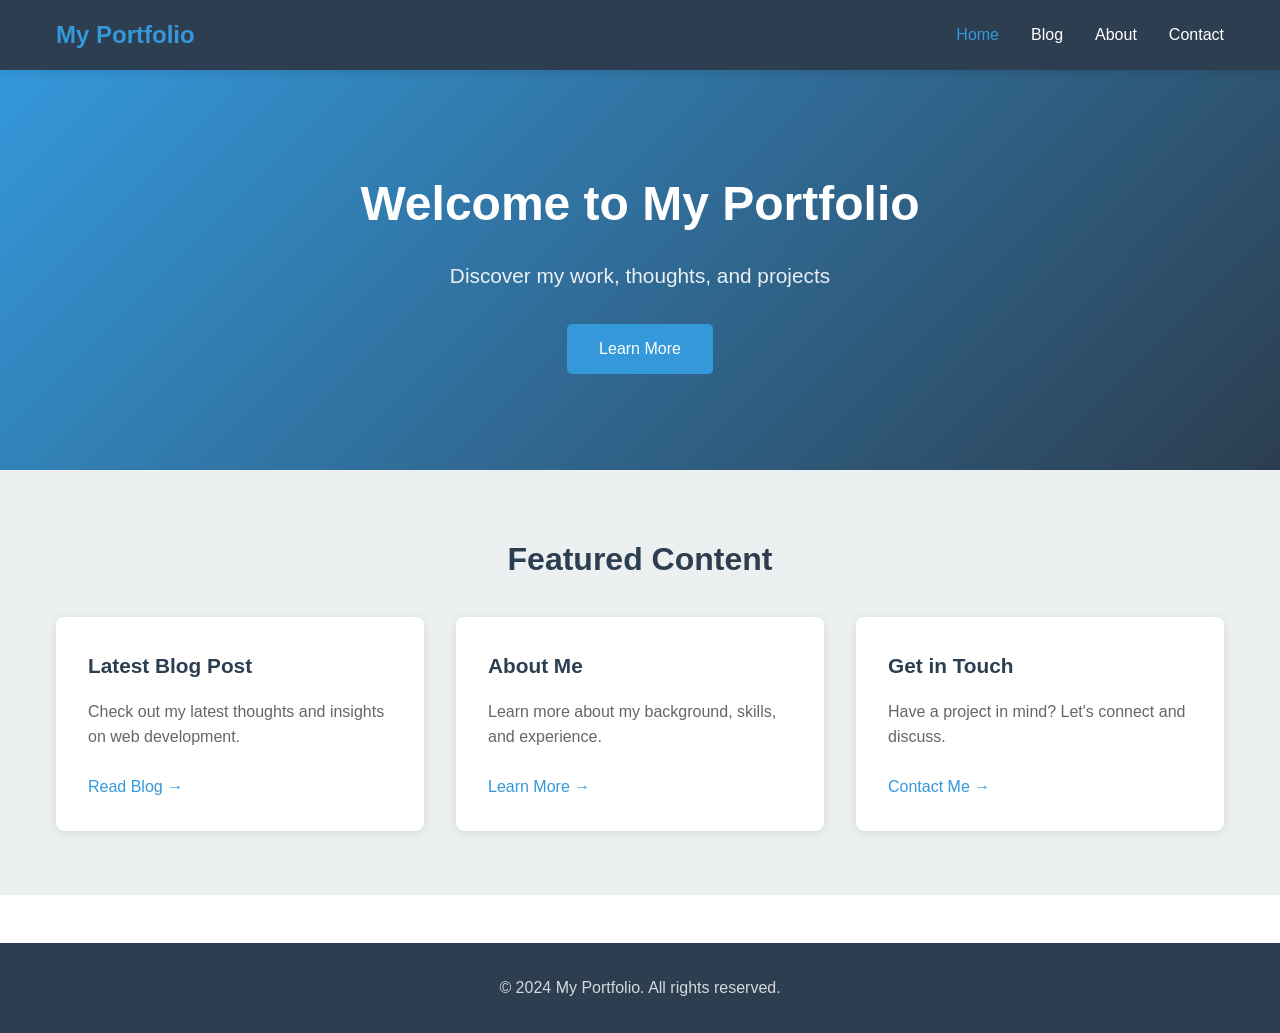
==== index.html @ 3f38b52e "Add all portfolio pages and stylesheet" ====
<!DOCTYPE html>
<html lang="en">
<head>
    <meta charset="UTF-8">
    <meta name="viewport" content="width=device-width, initial-scale=1.0">
    <title>Home - My Portfolio</title>
    <link rel="stylesheet" href="styles.css">
</head>
<body>
    <nav class="navbar">
        <div class="container">
            <div class="logo">My Portfolio</div>
            <ul class="nav-links">
                <li><a href="index.html" class="active">Home</a></li>
                <li><a href="blog.html">Blog</a></li>
                <li><a href="about.html">About</a></li>
                <li><a href="contact.html">Contact</a></li>
            </ul>
        </div>
    </nav>

    <main>
        <section class="hero">
            <div class="container">
                <h1>Welcome to My Portfolio</h1>
                <p>Discover my work, thoughts, and projects</p>
                <a href="about.html" class="btn">Learn More</a>
            </div>
        </section>

        <section class="featured">
            <div class="container">
                <h2>Featured Content</h2>
                <div class="grid">
                    <div class="card">
                        <h3>Latest Blog Post</h3>
                        <p>Check out my latest thoughts and insights on web development.</p>
                        <a href="blog.html" class="link">Read Blog →</a>
                    </div>
                    <div class="card">
                        <h3>About Me</h3>
                        <p>Learn more about my background, skills, and experience.</p>
                        <a href="about.html" class="link">Learn More →</a>
                    </div>
                    <div class="card">
                        <h3>Get in Touch</h3>
                        <p>Have a project in mind? Let's connect and discuss.</p>
                        <a href="contact.html" class="link">Contact Me →</a>
                    </div>
                </div>
            </div>
        </section>
    </main>

    <footer>
        <div class="container">
            <p>&copy; 2024 My Portfolio. All rights reserved.</p>
        </div>
    </footer>
</body>
</html>
---- styles.css ----
/* Root Variables */
:root {
    --primary-color: #3498db;
    --secondary-color: #2c3e50;
    --text-color: #333;
    --light-bg: #ecf0f1;
    --white: #ffffff;
    --shadow: 0 2px 10px rgba(0, 0, 0, 0.1);
    --spacing: 1rem;
}

/* Global Styles */
* {
    margin: 0;
    padding: 0;
    box-sizing: border-box;
}

html {
    scroll-behavior: smooth;
}

body {
    font-family: 'Segoe UI', Tahoma, Geneva, Verdana, sans-serif;
    line-height: 1.6;
    color: var(--text-color);
    background-color: var(--white);
}

.container {
    max-width: 1200px;
    margin: 0 auto;
    padding: 0 var(--spacing);
}

/* Navigation Bar */
.navbar {
    background-color: var(--secondary-color);
    color: var(--white);
    padding: 1rem 0;
    position: sticky;
    top: 0;
    box-shadow: var(--shadow);
    z-index: 100;
}

.navbar .container {
    display: flex;
    justify-content: space-between;
    align-items: center;
}

.logo {
    font-size: 1.5rem;
    font-weight: bold;
    color: var(--primary-color);
}

.nav-links {
    display: flex;
    list-style: none;
    gap: 2rem;
}

.nav-links a {
    color: var(--white);
    text-decoration: none;
    transition: color 0.3s ease;
    font-weight: 500;
}

.nav-links a:hover,
.nav-links a.active {
    color: var(--primary-color);
}

/* Main Content */
main {
    min-height: calc(100vh - 120px);
}

/* Hero Section */
.hero {
    background: linear-gradient(135deg, var(--primary-color), var(--secondary-color));
    color: var(--white);
    padding: 6rem 0;
    text-align: center;
}

.hero h1 {
    font-size: 3rem;
    margin-bottom: 1rem;
}

.hero p {
    font-size: 1.3rem;
    margin-bottom: 2rem;
    opacity: 0.9;
}

/* Buttons */
.btn {
    display: inline-block;
    background-color: var(--primary-color);
    color: var(--white);
    padding: 0.75rem 2rem;
    text-decoration: none;
    border-radius: 5px;
    transition: background-color 0.3s ease, transform 0.2s ease;
    border: none;
    cursor: pointer;
    font-size: 1rem;
    font-weight: 500;
}

.btn:hover {
    background-color: #2980b9;
    transform: translateY(-2px);
}

.link {
    color: var(--primary-color);
    text-decoration: none;
    font-weight: 500;
    transition: color 0.3s ease;
}

.link:hover {
    color: var(--secondary-color);
}

/* Sections */
section {
    padding: 4rem 0;
}

section h2 {
    font-size: 2rem;
    margin-bottom: 2rem;
    text-align: center;
    color: var(--secondary-color);
}

/* Featured Section */
.featured {
    background-color: var(--light-bg);
}

.grid {
    display: grid;
    grid-template-columns: repeat(auto-fit, minmax(300px, 1fr));
    gap: 2rem;
    margin-top: 2rem;
}

.card {
    background-color: var(--white);
    padding: 2rem;
    border-radius: 8px;
    box-shadow: var(--shadow);
    transition: transform 0.3s ease, box-shadow 0.3s ease;
}

.card:hover {
    transform: translateY(-5px);
    box-shadow: 0 5px 20px rgba(0, 0, 0, 0.15);
}

.card h3 {
    color: var(--secondary-color);
    margin-bottom: 1rem;
    font-size: 1.3rem;
}

.card p {
    margin-bottom: 1.5rem;
    color: #666;
}

/* Page Header */
.page-header {
    background: linear-gradient(135deg, var(--primary-color), var(--secondary-color));
    color: var(--white);
    padding: 3rem 0;
    text-align: center;
}

.page-header h1 {
    font-size: 2.5rem;
    margin-bottom: 0.5rem;
}

.page-header p {
    font-size: 1.1rem;
    opacity: 0.9;
}

/* Blog Posts */
.blog-posts {
    padding: 4rem 0;
}

.post {
    background-color: var(--white);
    padding: 2rem;
    margin-bottom: 2rem;
    border-left: 5px solid var(--primary-color);
    box-shadow: var(--shadow);
    border-radius: 5px;
    transition: box-shadow 0.3s ease;
}

.post:hover {
    box-shadow: 0 5px 20px rgba(0, 0, 0, 0.15);
}

.post h2 {
    color: var(--secondary-color);
    margin-bottom: 0.5rem;
    text-align: left;
    font-size: 1.5rem;
}

.post-date {
    color: #999;
    font-size: 0.9rem;
    margin-bottom: 1rem;
    text-align: left;
}

.post p {
    text-align: left;
    margin-bottom: 1rem;
    color: #555;
}

/* About Content */
.about-content {
    padding: 2rem 0;
}

.about-section {
    margin-bottom: 3rem;
    background-color: var(--white);
    padding: 2rem;
    border-radius: 8px;
    box-shadow: var(--shadow);
}

.about-section h2 {
    text-align: left;
    font-size: 1.8rem;
    margin-bottom: 1.5rem;
    color: var(--secondary-color);
}

.about-section p {
    text-align: justify;
    color: #555;
    line-height: 1.8;
    margin-bottom: 1rem;
}

.skills-grid {
    display: grid;
    grid-template-columns: repeat(auto-fit, minmax(250px, 1fr));
    gap: 1.5rem;
    margin-top: 1.5rem;
}

.skill-item {
    background-color: var(--light-bg);
    padding: 1.5rem;
    border-radius: 5px;
    border-top: 3px solid var(--primary-color);
}

.skill-item h3 {
    color: var(--secondary-color);
    margin-bottom: 0.5rem;
}

.skill-item p {
    color: #666;
    font-size: 0.95rem;
}

/* Contact Section */
.contact-section {
    padding: 2rem 0;
}

.contact-content {
    display: grid;
    grid-template-columns: 1fr 1fr;
    gap: 3rem;
    align-items: start;
}

.contact-info h2 {
    text-align: left;
    font-size: 1.8rem;
    margin-bottom: 1.5rem;
}

.info-item {
    margin-bottom: 2rem;
}

.info-item h3 {
    color: var(--secondary-color);
    margin-bottom: 0.5rem;
}

.info-item p {
    color: #555;
}

.info-item a {
    color: var(--primary-color);
    text-decoration: none;
}

.info-item a:hover {
    text-decoration: underline;
}

/* Contact Form */
.contact-form {
    background-color: var(--light-bg);
    padding: 2rem;
    border-radius: 8px;
}

.form-group {
    margin-bottom: 1.5rem;
}

.form-group label {
    display: block;
    margin-bottom: 0.5rem;
    color: var(--secondary-color);
    font-weight: 500;
}

.form-group input,
.form-group textarea {
    width: 100%;
    padding: 0.75rem;
    border: 1px solid #ddd;
    border-radius: 5px;
    font-family: inherit;
    font-size: 1rem;
    transition: border-color 0.3s ease;
}

.form-group input:focus,
.form-group textarea:focus {
    outline: none;
    border-color: var(--primary-color);
    box-shadow: 0 0 5px rgba(52, 152, 219, 0.3);
}

/* Footer */
footer {
    background-color: var(--secondary-color);
    color: var(--white);
    text-align: center;
    padding: 2rem 0;
    margin-top: 3rem;
}

footer p {
    opacity: 0.8;
}

/* Responsive Design */
@media (max-width: 768px) {
    .nav-links {
        gap: 1rem;
    }

    .hero h1 {
        font-size: 2rem;
    }

    .hero p {
        font-size: 1rem;
    }

    .page-header h1 {
        font-size: 2rem;
    }

    section h2 {
        font-size: 1.5rem;
    }

    .contact-content {
        grid-template-columns: 1fr;
    }

    .grid {
        grid-template-columns: 1fr;
    }

    .skills-grid {
        grid-template-columns: 1fr;
    }
}

@media (max-width: 480px) {
    .logo {
        font-size: 1.2rem;
    }

    .nav-links {
        gap: 0.5rem;
        font-size: 0.9rem;
    }

    .hero h1 {
        font-size: 1.5rem;
    }

    .hero p {
        font-size: 0.9rem;
    }

    .page-header h1 {
        font-size: 1.5rem;
    }

    .page-header p {
        font-size: 0.9rem;
    }

    section {
        padding: 2rem 0;
    }
}
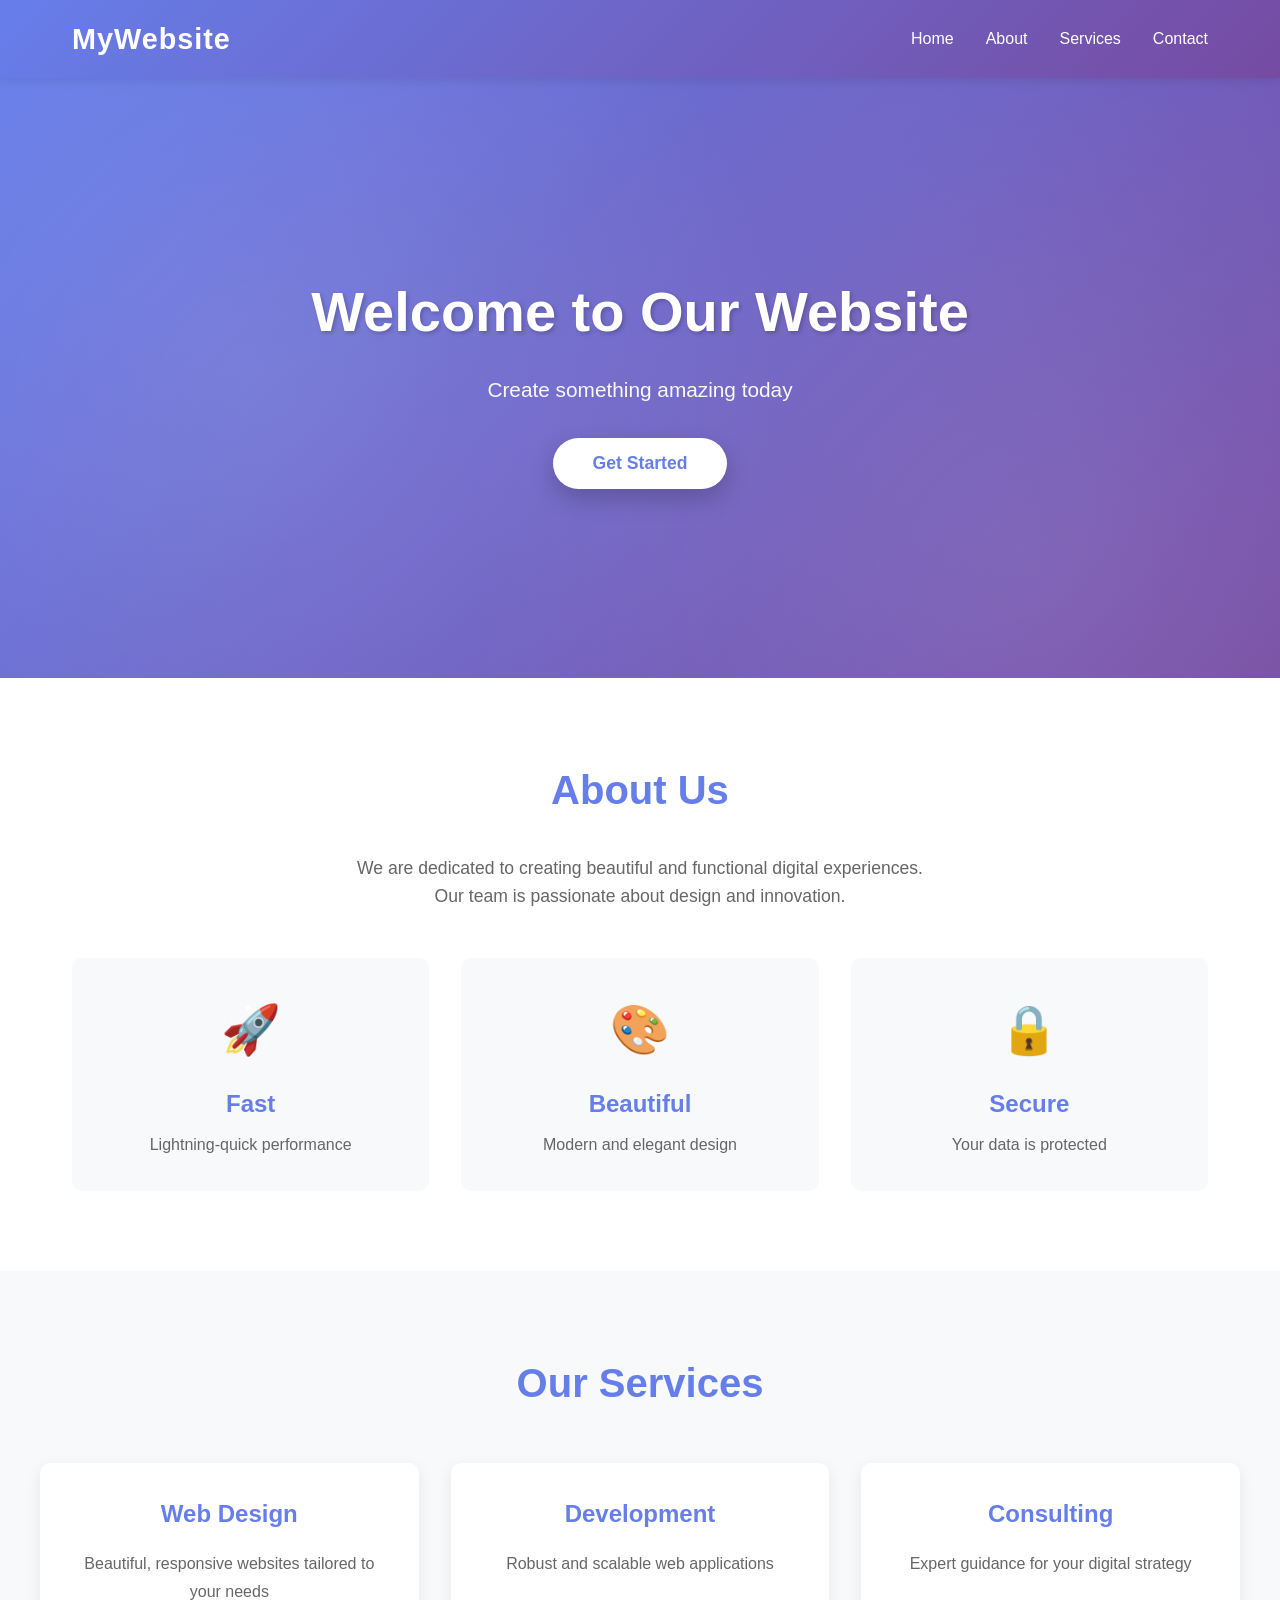
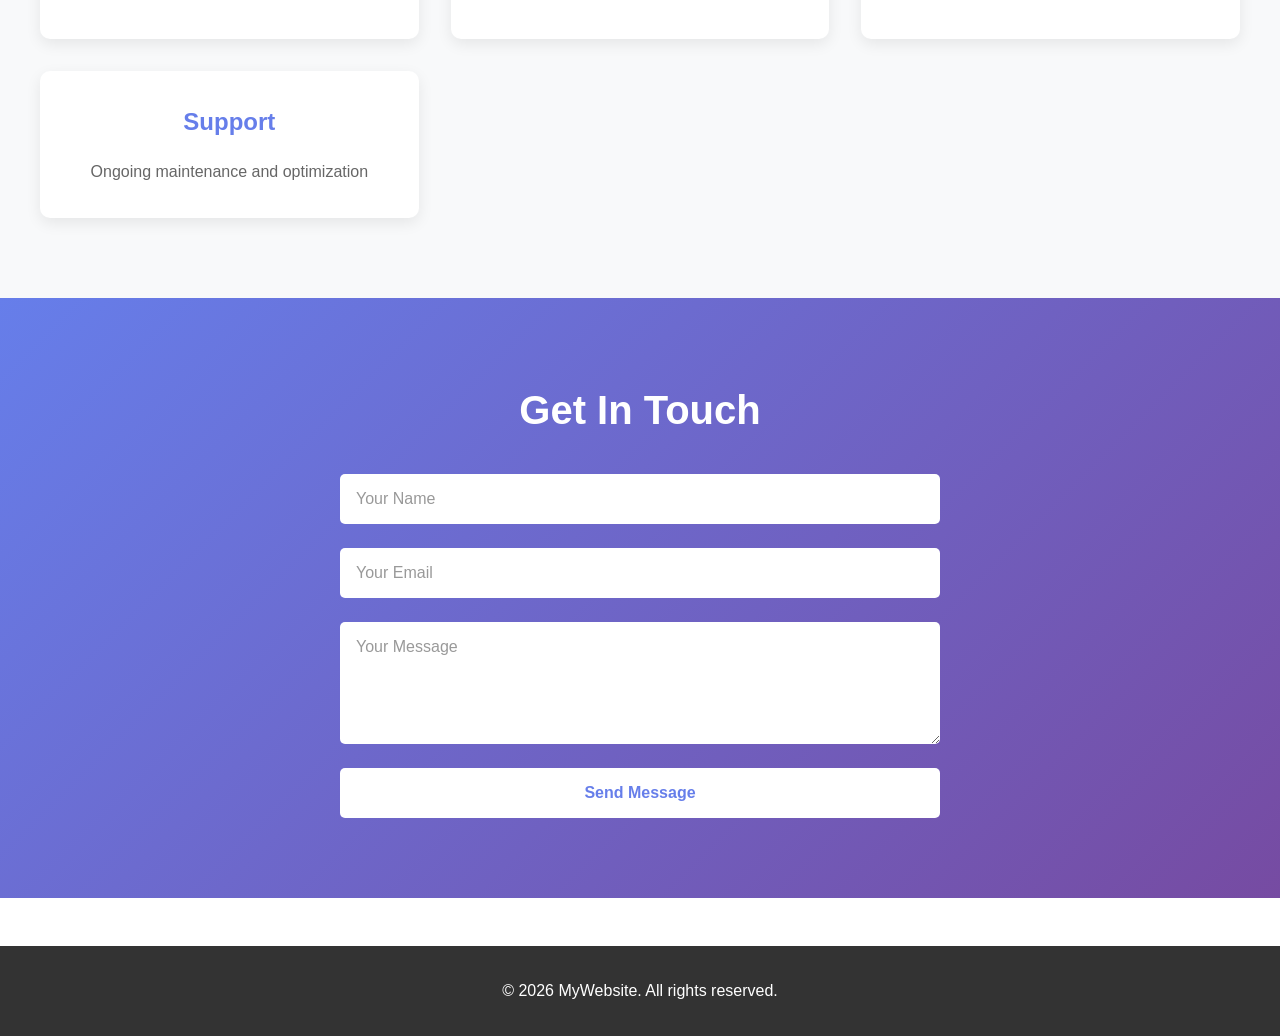
==== commit cbbac675: "changes" ====
--- a/index.html
+++ b/index.html
@@ -3,59 +3,97 @@
 <head>
     <meta charset="UTF-8">
     <meta name="viewport" content="width=device-width, initial-scale=1.0">
-    <title>Home - My Portfolio</title>
+    <title>Welcome - Modern Website</title>
     <link rel="stylesheet" href="styles.css">
 </head>
 <body>
+    <!-- Navigation -->
     <nav class="navbar">
-        <div class="container">
-            <div class="logo">My Portfolio</div>
-            <ul class="nav-links">
-                <li><a href="index.html" class="active">Home</a></li>
-                <li><a href="blog.html">Blog</a></li>
-                <li><a href="about.html">About</a></li>
-                <li><a href="contact.html">Contact</a></li>
+        <div class="nav-container">
+            <div class="logo">MyWebsite</div>
+            <ul class="nav-menu">
+                <li><a href="#home" class="nav-link">Home</a></li>
+                <li><a href="#about" class="nav-link">About</a></li>
+                <li><a href="#services" class="nav-link">Services</a></li>
+                <li><a href="#contact" class="nav-link">Contact</a></li>
             </ul>
         </div>
     </nav>
 
-    <main>
-        <section class="hero">
-            <div class="container">
-                <h1>Welcome to My Portfolio</h1>
-                <p>Discover my work, thoughts, and projects</p>
-                <a href="about.html" class="btn">Learn More</a>
-            </div>
-        </section>
+    <!-- Hero Section -->
+    <section id="home" class="hero">
+        <div class="hero-content">
+            <h1 class="hero-title">Welcome to Our Website</h1>
+            <p class="hero-subtitle">Create something amazing today</p>
+            <button class="cta-button">Get Started</button>
+        </div>
+        <div class="hero-background"></div>
+    </section>
 
-        <section class="featured">
-            <div class="container">
-                <h2>Featured Content</h2>
-                <div class="grid">
-                    <div class="card">
-                        <h3>Latest Blog Post</h3>
-                        <p>Check out my latest thoughts and insights on web development.</p>
-                        <a href="blog.html" class="link">Read Blog →</a>
-                    </div>
-                    <div class="card">
-                        <h3>About Me</h3>
-                        <p>Learn more about my background, skills, and experience.</p>
-                        <a href="about.html" class="link">Learn More →</a>
-                    </div>
-                    <div class="card">
-                        <h3>Get in Touch</h3>
-                        <p>Have a project in mind? Let's connect and discuss.</p>
-                        <a href="contact.html" class="link">Contact Me →</a>
-                    </div>
+    <!-- About Section -->
+    <section id="about" class="about">
+        <div class="about-content">
+            <h2>About Us</h2>
+            <p>We are dedicated to creating beautiful and functional digital experiences. Our team is passionate about design and innovation.</p>
+            <div class="features">
+                <div class="feature-card">
+                    <div class="feature-icon">🚀</div>
+                    <h3>Fast</h3>
+                    <p>Lightning-quick performance</p>
+                </div>
+                <div class="feature-card">
+                    <div class="feature-icon">🎨</div>
+                    <h3>Beautiful</h3>
+                    <p>Modern and elegant design</p>
+                </div>
+                <div class="feature-card">
+                    <div class="feature-icon">🔒</div>
+                    <h3>Secure</h3>
+                    <p>Your data is protected</p>
                 </div>
             </div>
-        </section>
-    </main>
+        </div>
+    </section>
 
-    <footer>
-        <div class="container">
-            <p>&copy; 2024 My Portfolio. All rights reserved.</p>
+    <!-- Services Section -->
+    <section id="services" class="services">
+        <h2>Our Services</h2>
+        <div class="services-grid">
+            <div class="service-item">
+                <h3>Web Design</h3>
+                <p>Beautiful, responsive websites tailored to your needs</p>
+            </div>
+            <div class="service-item">
+                <h3>Development</h3>
+                <p>Robust and scalable web applications</p>
+            </div>
+            <div class="service-item">
+                <h3>Consulting</h3>
+                <p>Expert guidance for your digital strategy</p>
+            </div>
+            <div class="service-item">
+                <h3>Support</h3>
+                <p>Ongoing maintenance and optimization</p>
+            </div>
         </div>
+    </section>
+
+    <!-- Contact Section -->
+    <section id="contact" class="contact">
+        <h2>Get In Touch</h2>
+        <form class="contact-form">
+            <input type="text" placeholder="Your Name" required>
+            <input type="email" placeholder="Your Email" required>
+            <textarea placeholder="Your Message" rows="5" required></textarea>
+            <button type="submit" class="submit-btn">Send Message</button>
+        </form>
+    </section>
+
+    <!-- Footer -->
+    <footer class="footer">
+        <p>&copy; 2026 MyWebsite. All rights reserved.</p>
     </footer>
+
+    <script src="script.js"></script>
 </body>
-</html>+</html>
--- a/styles.css
+++ b/styles.css
@@ -1,441 +1,321 @@
-/* Root Variables */
-:root {
-    --primary-color: #3498db;
-    --secondary-color: #2c3e50;
-    --text-color: #333;
-    --light-bg: #ecf0f1;
-    --white: #ffffff;
-    --shadow: 0 2px 10px rgba(0, 0, 0, 0.1);
-    --spacing: 1rem;
-}
-
-/* Global Styles */
 * {
     margin: 0;
     padding: 0;
     box-sizing: border-box;
 }
 
-html {
-    scroll-behavior: smooth;
-}
-
 body {
     font-family: 'Segoe UI', Tahoma, Geneva, Verdana, sans-serif;
     line-height: 1.6;
-    color: var(--text-color);
-    background-color: var(--white);
-}
-
-.container {
-    max-width: 1200px;
-    margin: 0 auto;
-    padding: 0 var(--spacing);
-}
-
-/* Navigation Bar */
+    color: #333;
+    overflow-x: hidden;
+}
+
+/* Navigation */
 .navbar {
-    background-color: var(--secondary-color);
-    color: var(--white);
+    background: linear-gradient(135deg, #667eea 0%, #764ba2 100%);
     padding: 1rem 0;
     position: sticky;
     top: 0;
-    box-shadow: var(--shadow);
     z-index: 100;
-}
-
-.navbar .container {
+    box-shadow: 0 2px 10px rgba(0, 0, 0, 0.1);
+}
+
+.nav-container {
+    max-width: 1200px;
+    margin: 0 auto;
     display: flex;
     justify-content: space-between;
     align-items: center;
+    padding: 0 2rem;
 }
 
 .logo {
-    font-size: 1.5rem;
+    font-size: 1.8rem;
     font-weight: bold;
-    color: var(--primary-color);
-}
-
-.nav-links {
+    color: white;
+    letter-spacing: 1px;
+}
+
+.nav-menu {
     display: flex;
     list-style: none;
     gap: 2rem;
 }
 
-.nav-links a {
-    color: var(--white);
+.nav-link {
+    color: white;
     text-decoration: none;
-    transition: color 0.3s ease;
     font-weight: 500;
-}
-
-.nav-links a:hover,
-.nav-links a.active {
-    color: var(--primary-color);
-}
-
-/* Main Content */
-main {
-    min-height: calc(100vh - 120px);
+    transition: opacity 0.3s ease;
+}
+
+.nav-link:hover {
+    opacity: 0.8;
 }
 
 /* Hero Section */
 .hero {
-    background: linear-gradient(135deg, var(--primary-color), var(--secondary-color));
-    color: var(--white);
-    padding: 6rem 0;
-    text-align: center;
-}
-
-.hero h1 {
+    background: linear-gradient(135deg, #667eea 0%, #764ba2 100%);
+    color: white;
+    padding: 120px 2rem;
+    text-align: center;
+    position: relative;
+    overflow: hidden;
+    min-height: 600px;
+    display: flex;
+    align-items: center;
+    justify-content: center;
+}
+
+.hero-background {
+    position: absolute;
+    top: 0;
+    left: 0;
+    width: 100%;
+    height: 100%;
+    background: 
+        radial-gradient(circle at 20% 50%, rgba(255, 255, 255, 0.1) 0%, transparent 50%),
+        radial-gradient(circle at 80% 80%, rgba(255, 255, 255, 0.1) 0%, transparent 50%);
+    pointer-events: none;
+}
+
+.hero-content {
+    position: relative;
+    z-index: 1;
+    animation: fadeInUp 0.8s ease;
+}
+
+.hero-title {
+    font-size: 3.5rem;
+    margin-bottom: 1rem;
+    font-weight: 700;
+    text-shadow: 2px 2px 4px rgba(0, 0, 0, 0.2);
+}
+
+.hero-subtitle {
+    font-size: 1.3rem;
+    margin-bottom: 2rem;
+    opacity: 0.95;
+}
+
+.cta-button {
+    background: white;
+    color: #667eea;
+    border: none;
+    padding: 15px 40px;
+    font-size: 1.1rem;
+    font-weight: 600;
+    border-radius: 50px;
+    cursor: pointer;
+    transition: transform 0.3s ease, box-shadow 0.3s ease;
+    box-shadow: 0 10px 25px rgba(0, 0, 0, 0.2);
+}
+
+.cta-button:hover {
+    transform: translateY(-3px);
+    box-shadow: 0 15px 35px rgba(0, 0, 0, 0.3);
+}
+
+/* About Section */
+.about {
+    padding: 80px 2rem;
+    max-width: 1200px;
+    margin: 0 auto;
+    text-align: center;
+}
+
+.about h2 {
+    font-size: 2.5rem;
+    margin-bottom: 2rem;
+    color: #667eea;
+}
+
+.about-content > p {
+    font-size: 1.1rem;
+    color: #666;
+    margin-bottom: 3rem;
+    max-width: 600px;
+    margin-left: auto;
+    margin-right: auto;
+}
+
+.features {
+    display: grid;
+    grid-template-columns: repeat(auto-fit, minmax(250px, 1fr));
+    gap: 2rem;
+    margin-top: 3rem;
+}
+
+.feature-card {
+    background: #f8f9fa;
+    padding: 2rem;
+    border-radius: 10px;
+    transition: transform 0.3s ease, box-shadow 0.3s ease;
+    border: 2px solid transparent;
+}
+
+.feature-card:hover {
+    transform: translateY(-10px);
+    box-shadow: 0 10px 30px rgba(102, 126, 234, 0.2);
+    border-color: #667eea;
+}
+
+.feature-icon {
     font-size: 3rem;
     margin-bottom: 1rem;
 }
 
-.hero p {
-    font-size: 1.3rem;
+.feature-card h3 {
+    font-size: 1.5rem;
+    margin-bottom: 0.5rem;
+    color: #667eea;
+}
+
+.feature-card p {
+    color: #666;
+}
+
+/* Services Section */
+.services {
+    background: #f8f9fa;
+    padding: 80px 2rem;
+}
+
+.services h2 {
+    text-align: center;
+    font-size: 2.5rem;
+    margin-bottom: 3rem;
+    color: #667eea;
+}
+
+.services-grid {
+    display: grid;
+    grid-template-columns: repeat(auto-fit, minmax(280px, 1fr));
+    gap: 2rem;
+    max-width: 1200px;
+    margin: 0 auto;
+}
+
+.service-item {
+    background: white;
+    padding: 2rem;
+    border-radius: 10px;
+    text-align: center;
+    box-shadow: 0 5px 15px rgba(0, 0, 0, 0.08);
+    transition: all 0.3s ease;
+}
+
+.service-item:hover {
+    box-shadow: 0 15px 30px rgba(102, 126, 234, 0.2);
+    transform: translateY(-5px);
+}
+
+.service-item h3 {
+    color: #667eea;
+    font-size: 1.5rem;
+    margin-bottom: 1rem;
+}
+
+.service-item p {
+    color: #666;
+    line-height: 1.8;
+}
+
+/* Contact Section */
+.contact {
+    background: linear-gradient(135deg, #667eea 0%, #764ba2 100%);
+    color: white;
+    padding: 80px 2rem;
+    text-align: center;
+}
+
+.contact h2 {
+    font-size: 2.5rem;
     margin-bottom: 2rem;
-    opacity: 0.9;
-}
-
-/* Buttons */
-.btn {
-    display: inline-block;
-    background-color: var(--primary-color);
-    color: var(--white);
-    padding: 0.75rem 2rem;
-    text-decoration: none;
-    border-radius: 5px;
-    transition: background-color 0.3s ease, transform 0.2s ease;
+}
+
+.contact-form {
+    max-width: 600px;
+    margin: 0 auto;
+    display: flex;
+    flex-direction: column;
+    gap: 1.5rem;
+}
+
+.contact-form input,
+.contact-form textarea {
+    padding: 1rem;
     border: none;
-    cursor: pointer;
-    font-size: 1rem;
-    font-weight: 500;
-}
-
-.btn:hover {
-    background-color: #2980b9;
-    transform: translateY(-2px);
-}
-
-.link {
-    color: var(--primary-color);
-    text-decoration: none;
-    font-weight: 500;
-    transition: color 0.3s ease;
-}
-
-.link:hover {
-    color: var(--secondary-color);
-}
-
-/* Sections */
-section {
-    padding: 4rem 0;
-}
-
-section h2 {
-    font-size: 2rem;
-    margin-bottom: 2rem;
-    text-align: center;
-    color: var(--secondary-color);
-}
-
-/* Featured Section */
-.featured {
-    background-color: var(--light-bg);
-}
-
-.grid {
-    display: grid;
-    grid-template-columns: repeat(auto-fit, minmax(300px, 1fr));
-    gap: 2rem;
-    margin-top: 2rem;
-}
-
-.card {
-    background-color: var(--white);
-    padding: 2rem;
-    border-radius: 8px;
-    box-shadow: var(--shadow);
-    transition: transform 0.3s ease, box-shadow 0.3s ease;
-}
-
-.card:hover {
-    transform: translateY(-5px);
-    box-shadow: 0 5px 20px rgba(0, 0, 0, 0.15);
-}
-
-.card h3 {
-    color: var(--secondary-color);
-    margin-bottom: 1rem;
-    font-size: 1.3rem;
-}
-
-.card p {
-    margin-bottom: 1.5rem;
-    color: #666;
-}
-
-/* Page Header */
-.page-header {
-    background: linear-gradient(135deg, var(--primary-color), var(--secondary-color));
-    color: var(--white);
-    padding: 3rem 0;
-    text-align: center;
-}
-
-.page-header h1 {
-    font-size: 2.5rem;
-    margin-bottom: 0.5rem;
-}
-
-.page-header p {
-    font-size: 1.1rem;
-    opacity: 0.9;
-}
-
-/* Blog Posts */
-.blog-posts {
-    padding: 4rem 0;
-}
-
-.post {
-    background-color: var(--white);
-    padding: 2rem;
-    margin-bottom: 2rem;
-    border-left: 5px solid var(--primary-color);
-    box-shadow: var(--shadow);
-    border-radius: 5px;
-    transition: box-shadow 0.3s ease;
-}
-
-.post:hover {
-    box-shadow: 0 5px 20px rgba(0, 0, 0, 0.15);
-}
-
-.post h2 {
-    color: var(--secondary-color);
-    margin-bottom: 0.5rem;
-    text-align: left;
-    font-size: 1.5rem;
-}
-
-.post-date {
-    color: #999;
-    font-size: 0.9rem;
-    margin-bottom: 1rem;
-    text-align: left;
-}
-
-.post p {
-    text-align: left;
-    margin-bottom: 1rem;
-    color: #555;
-}
-
-/* About Content */
-.about-content {
-    padding: 2rem 0;
-}
-
-.about-section {
-    margin-bottom: 3rem;
-    background-color: var(--white);
-    padding: 2rem;
-    border-radius: 8px;
-    box-shadow: var(--shadow);
-}
-
-.about-section h2 {
-    text-align: left;
-    font-size: 1.8rem;
-    margin-bottom: 1.5rem;
-    color: var(--secondary-color);
-}
-
-.about-section p {
-    text-align: justify;
-    color: #555;
-    line-height: 1.8;
-    margin-bottom: 1rem;
-}
-
-.skills-grid {
-    display: grid;
-    grid-template-columns: repeat(auto-fit, minmax(250px, 1fr));
-    gap: 1.5rem;
-    margin-top: 1.5rem;
-}
-
-.skill-item {
-    background-color: var(--light-bg);
-    padding: 1.5rem;
-    border-radius: 5px;
-    border-top: 3px solid var(--primary-color);
-}
-
-.skill-item h3 {
-    color: var(--secondary-color);
-    margin-bottom: 0.5rem;
-}
-
-.skill-item p {
-    color: #666;
-    font-size: 0.95rem;
-}
-
-/* Contact Section */
-.contact-section {
-    padding: 2rem 0;
-}
-
-.contact-content {
-    display: grid;
-    grid-template-columns: 1fr 1fr;
-    gap: 3rem;
-    align-items: start;
-}
-
-.contact-info h2 {
-    text-align: left;
-    font-size: 1.8rem;
-    margin-bottom: 1.5rem;
-}
-
-.info-item {
-    margin-bottom: 2rem;
-}
-
-.info-item h3 {
-    color: var(--secondary-color);
-    margin-bottom: 0.5rem;
-}
-
-.info-item p {
-    color: #555;
-}
-
-.info-item a {
-    color: var(--primary-color);
-    text-decoration: none;
-}
-
-.info-item a:hover {
-    text-decoration: underline;
-}
-
-/* Contact Form */
-.contact-form {
-    background-color: var(--light-bg);
-    padding: 2rem;
-    border-radius: 8px;
-}
-
-.form-group {
-    margin-bottom: 1.5rem;
-}
-
-.form-group label {
-    display: block;
-    margin-bottom: 0.5rem;
-    color: var(--secondary-color);
-    font-weight: 500;
-}
-
-.form-group input,
-.form-group textarea {
-    width: 100%;
-    padding: 0.75rem;
-    border: 1px solid #ddd;
     border-radius: 5px;
     font-family: inherit;
     font-size: 1rem;
-    transition: border-color 0.3s ease;
-}
-
-.form-group input:focus,
-.form-group textarea:focus {
-    outline: none;
-    border-color: var(--primary-color);
-    box-shadow: 0 0 5px rgba(52, 152, 219, 0.3);
+}
+
+.contact-form input::placeholder,
+.contact-form textarea::placeholder {
+    color: #999;
+}
+
+.submit-btn {
+    background: white;
+    color: #667eea;
+    border: none;
+    padding: 1rem;
+    font-size: 1rem;
+    font-weight: 600;
+    border-radius: 5px;
+    cursor: pointer;
+    transition: transform 0.3s ease, box-shadow 0.3s ease;
+}
+
+.submit-btn:hover {
+    transform: translateY(-2px);
+    box-shadow: 0 10px 25px rgba(0, 0, 0, 0.2);
 }
 
 /* Footer */
-footer {
-    background-color: var(--secondary-color);
-    color: var(--white);
-    text-align: center;
-    padding: 2rem 0;
+.footer {
+    background: #333;
+    color: white;
+    text-align: center;
+    padding: 2rem;
     margin-top: 3rem;
 }
 
-footer p {
-    opacity: 0.8;
+/* Animations */
+@keyframes fadeInUp {
+    from {
+        opacity: 0;
+        transform: translateY(30px);
+    }
+    to {
+        opacity: 1;
+        transform: translateY(0);
+    }
 }
 
 /* Responsive Design */
 @media (max-width: 768px) {
-    .nav-links {
+    .hero-title {
+        font-size: 2.5rem;
+    }
+
+    .hero-subtitle {
+        font-size: 1rem;
+    }
+
+    .nav-menu {
         gap: 1rem;
     }
 
-    .hero h1 {
+    .nav-link {
+        font-size: 0.9rem;
+    }
+
+    .about h2,
+    .services h2,
+    .contact h2 {
         font-size: 2rem;
     }
-
-    .hero p {
-        font-size: 1rem;
-    }
-
-    .page-header h1 {
-        font-size: 2rem;
-    }
-
-    section h2 {
-        font-size: 1.5rem;
-    }
-
-    .contact-content {
-        grid-template-columns: 1fr;
-    }
-
-    .grid {
-        grid-template-columns: 1fr;
-    }
-
-    .skills-grid {
-        grid-template-columns: 1fr;
-    }
-}
-
-@media (max-width: 480px) {
-    .logo {
-        font-size: 1.2rem;
-    }
-
-    .nav-links {
-        gap: 0.5rem;
-        font-size: 0.9rem;
-    }
-
-    .hero h1 {
-        font-size: 1.5rem;
-    }
-
-    .hero p {
-        font-size: 0.9rem;
-    }
-
-    .page-header h1 {
-        font-size: 1.5rem;
-    }
-
-    .page-header p {
-        font-size: 0.9rem;
-    }
-
-    section {
-        padding: 2rem 0;
-    }
-}+}
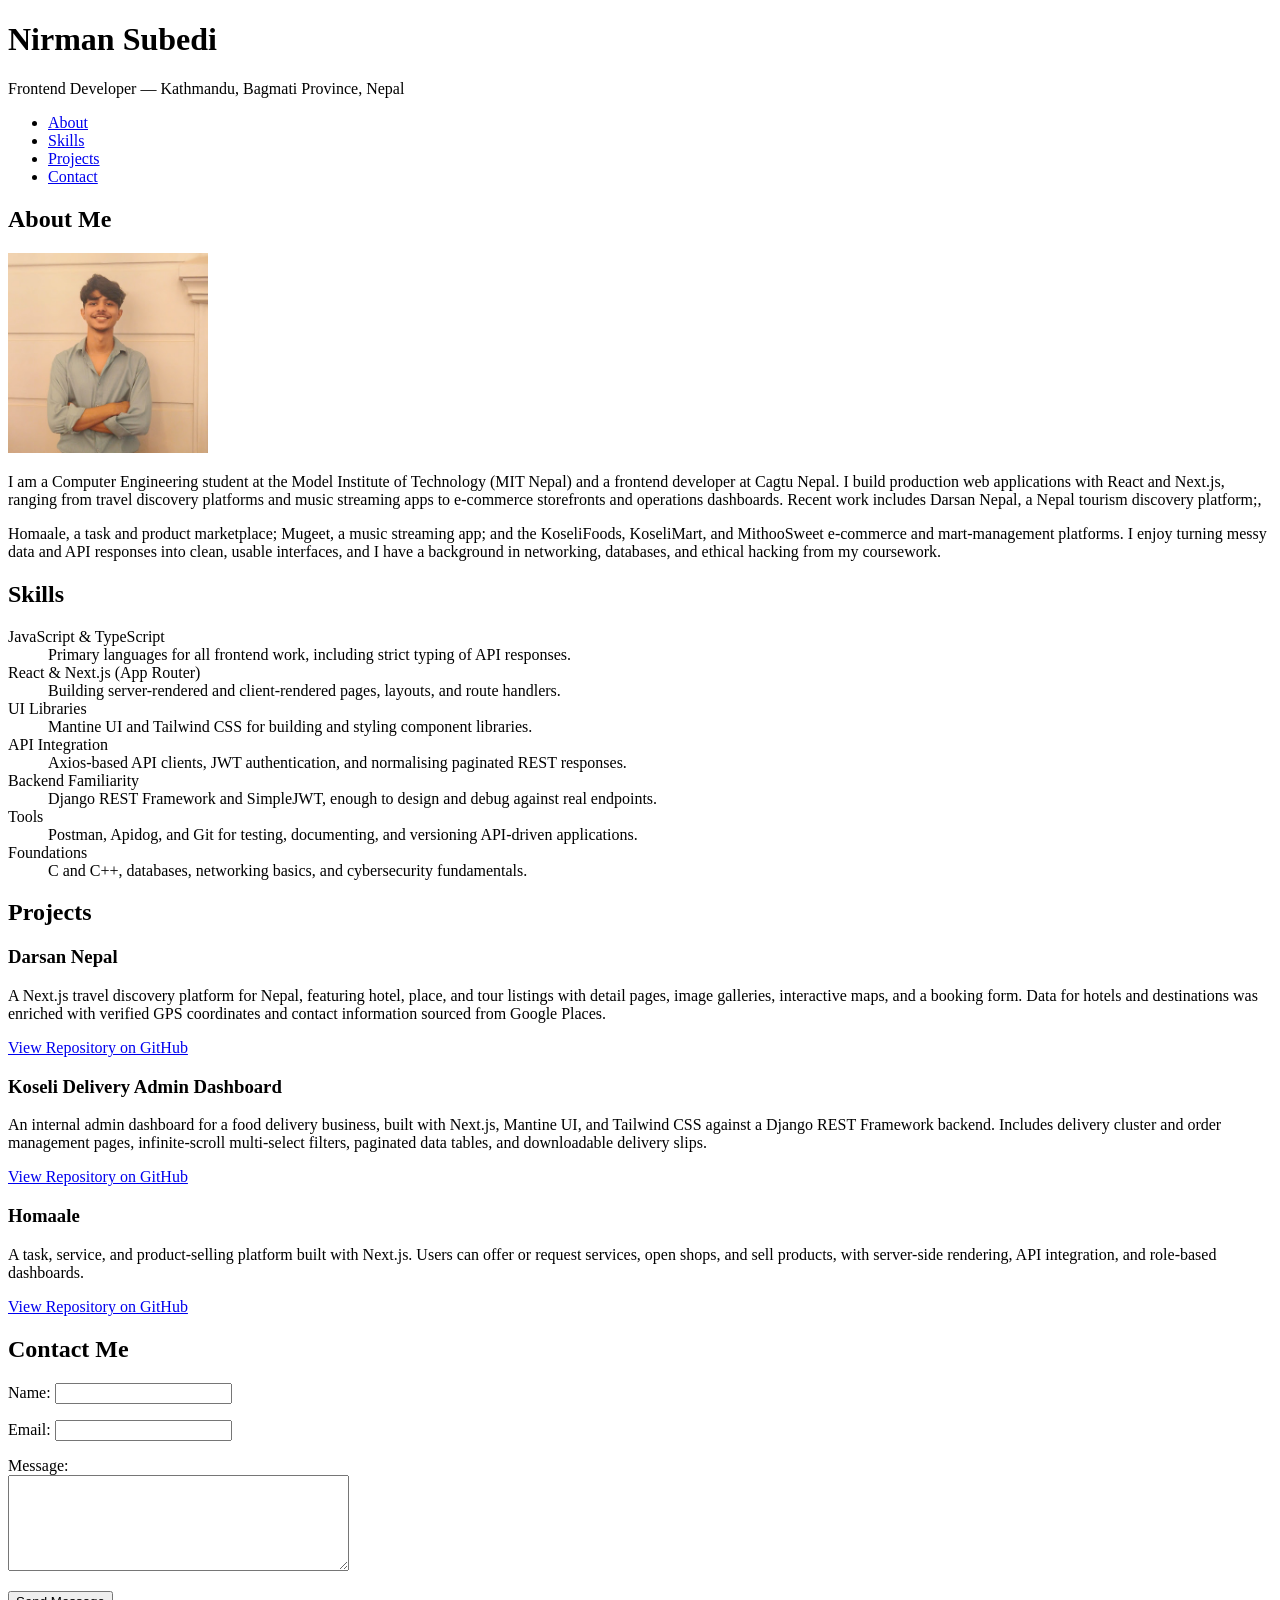
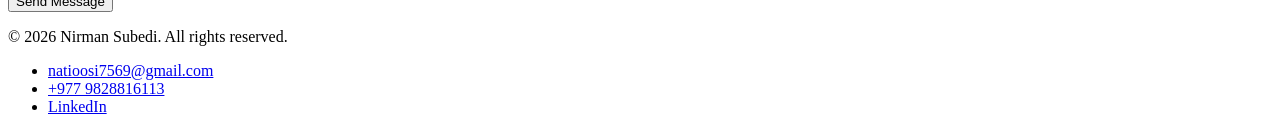
==== commit 3b246cbf: "update according to requirnments" ====
--- a/index.html
+++ b/index.html
@@ -3,97 +3,152 @@
 <head>
     <meta charset="UTF-8">
     <meta name="viewport" content="width=device-width, initial-scale=1.0">
-    <title>Welcome - Modern Website</title>
-    <link rel="stylesheet" href="styles.css">
+    <title>Nirman Subedi - Portfolio</title>
 </head>
 <body>
-    <!-- Navigation -->
-    <nav class="navbar">
-        <div class="nav-container">
-            <div class="logo">MyWebsite</div>
-            <ul class="nav-menu">
-                <li><a href="#home" class="nav-link">Home</a></li>
-                <li><a href="#about" class="nav-link">About</a></li>
-                <li><a href="#services" class="nav-link">Services</a></li>
-                <li><a href="#contact" class="nav-link">Contact</a></li>
-            </ul>
-        </div>
+
+<header>
+    <h1>Nirman Subedi</h1>
+    <p>Frontend Developer &mdash; Kathmandu, Bagmati Province, Nepal</p>
+    <nav>
+        <ul>
+            <li><a href="#about">About</a></li>
+            <li><a href="#skills">Skills</a></li>
+            <li><a href="#projects">Projects</a></li>
+            <li><a href="#contact">Contact</a></li>
+        </ul>
     </nav>
+</header>
 
-    <!-- Hero Section -->
-    <section id="home" class="hero">
-        <div class="hero-content">
-            <h1 class="hero-title">Welcome to Our Website</h1>
-            <p class="hero-subtitle">Create something amazing today</p>
-            <button class="cta-button">Get Started</button>
-        </div>
-        <div class="hero-background"></div>
+<main>
+
+    <section id="about">
+        <h2>About Me</h2>
+        <img src="nirman pp.jpg" alt="Portrait of Nirman Subedi" width="200" height="200">
+        <p>
+            I am a Computer Engineering student at the Model Institute of Technology
+            (MIT Nepal) and a frontend developer at Cagtu Nepal. I build production
+            web applications with React and Next.js, ranging from travel discovery
+            platforms and music streaming apps to e-commerce storefronts and
+            operations dashboards. Recent work includes Darsan Nepal, a Nepal
+            tourism discovery platform;,</p><p> Homaale, a task and product marketplace;
+            Mugeet, a music streaming app; and the KoseliFoods, KoseliMart, and
+            MithooSweet e-commerce and mart-management platforms. I enjoy turning
+            messy data and API responses into clean, usable interfaces, and I have
+            a background in networking, databases, and ethical hacking from my
+            coursework.
+        </p>
     </section>
 
-    <!-- About Section -->
-    <section id="about" class="about">
-        <div class="about-content">
-            <h2>About Us</h2>
-            <p>We are dedicated to creating beautiful and functional digital experiences. Our team is passionate about design and innovation.</p>
-            <div class="features">
-                <div class="feature-card">
-                    <div class="feature-icon">🚀</div>
-                    <h3>Fast</h3>
-                    <p>Lightning-quick performance</p>
-                </div>
-                <div class="feature-card">
-                    <div class="feature-icon">🎨</div>
-                    <h3>Beautiful</h3>
-                    <p>Modern and elegant design</p>
-                </div>
-                <div class="feature-card">
-                    <div class="feature-icon">🔒</div>
-                    <h3>Secure</h3>
-                    <p>Your data is protected</p>
-                </div>
-            </div>
-        </div>
+    <section id="skills">
+        <h2>Skills</h2>
+        <dl>
+            <dt>JavaScript &amp; TypeScript</dt>
+            <dd>Primary languages for all frontend work, including strict typing of API responses.</dd>
+
+            <dt>React &amp; Next.js (App Router)</dt>
+            <dd>Building server-rendered and client-rendered pages, layouts, and route handlers.</dd>
+
+            <dt>UI Libraries</dt>
+            <dd>Mantine UI and Tailwind CSS for building and styling component libraries.</dd>
+
+            <dt>API Integration</dt>
+            <dd>Axios-based API clients, JWT authentication, and normalising paginated REST responses.</dd>
+
+            <dt>Backend Familiarity</dt>
+            <dd>Django REST Framework and SimpleJWT, enough to design and debug against real endpoints.</dd>
+
+            <dt>Tools</dt>
+            <dd>Postman, Apidog, and Git for testing, documenting, and versioning API-driven applications.</dd>
+
+            <dt>Foundations</dt>
+            <dd>C and C++, databases, networking basics, and cybersecurity fundamentals.</dd>
+        </dl>
     </section>
 
-    <!-- Services Section -->
-    <section id="services" class="services">
-        <h2>Our Services</h2>
-        <div class="services-grid">
-            <div class="service-item">
-                <h3>Web Design</h3>
-                <p>Beautiful, responsive websites tailored to your needs</p>
-            </div>
-            <div class="service-item">
-                <h3>Development</h3>
-                <p>Robust and scalable web applications</p>
-            </div>
-            <div class="service-item">
-                <h3>Consulting</h3>
-                <p>Expert guidance for your digital strategy</p>
-            </div>
-            <div class="service-item">
-                <h3>Support</h3>
-                <p>Ongoing maintenance and optimization</p>
-            </div>
-        </div>
+    <section id="projects">
+        <h2>Projects</h2>
+
+        <article>
+            <h3>Darsan Nepal</h3>
+            <p>
+                A Next.js travel discovery platform for Nepal, featuring hotel, place,
+                and tour listings with detail pages, image galleries, interactive maps,
+                and a booking form. Data for hotels and destinations was enriched with
+                verified GPS coordinates and contact information sourced from Google
+                Places.
+            </p>
+            <p>
+                <a href="https://github.com/nirman-subedi/darsan-nepal" target="_blank" rel="noopener">
+                    View Repository on GitHub
+                </a>
+            </p>
+        </article>
+
+        <article>
+            <h3>Koseli Delivery Admin Dashboard</h3>
+            <p>
+                An internal admin dashboard for a food delivery business, built with
+                Next.js, Mantine UI, and Tailwind CSS against a Django REST Framework
+                backend. Includes delivery cluster and order management pages,
+                infinite-scroll multi-select filters, paginated data tables, and
+                downloadable delivery slips.
+            </p>
+            <p>
+                <a href="https://github.com/nirman-subedi/koseli-admin-dashboard" target="_blank" rel="noopener">
+                    View Repository on GitHub
+                </a>
+            </p>
+        </article>
+
+        <article>
+            <h3>Homaale</h3>
+            <p>
+                A task, service, and product-selling platform built with Next.js.
+                Users can offer or request services, open shops, and sell products,
+                with server-side rendering, API integration, and role-based
+                dashboards.
+            </p>
+            <p>
+                <a href="https://github.com/nirman-subedi/homaale" target="_blank" rel="noopener">
+                    View Repository on GitHub
+                </a>
+            </p>
+        </article>
+
     </section>
 
-    <!-- Contact Section -->
-    <section id="contact" class="contact">
-        <h2>Get In Touch</h2>
-        <form class="contact-form">
-            <input type="text" placeholder="Your Name" required>
-            <input type="email" placeholder="Your Email" required>
-            <textarea placeholder="Your Message" rows="5" required></textarea>
-            <button type="submit" class="submit-btn">Send Message</button>
+    <section id="contact">
+        <h2>Contact Me</h2>
+        <form action="#" method="post">
+            <p>
+                <label for="name">Name:</label>
+                <input type="text" id="name" name="name" required>
+            </p>
+            <p>
+                <label for="email">Email:</label>
+                <input type="email" id="email" name="email" required>
+            </p>
+            <p>
+                <label for="message">Message:</label><br>
+                <textarea id="message" name="message" rows="6" cols="40" required></textarea>
+            </p>
+            <p>
+                <button type="submit">Send Message</button>
+            </p>
         </form>
     </section>
 
-    <!-- Footer -->
-    <footer class="footer">
-        <p>&copy; 2026 MyWebsite. All rights reserved.</p>
-    </footer>
+</main>
 
-    <script src="script.js"></script>
+<footer>
+    <p>&copy; 2026 Nirman Subedi. All rights reserved.</p>
+    <ul>
+        <li><a href="mailto:natioosi7569@gmail.com">natioosi7569@gmail.com</a></li>
+        <li><a href="tel:+9779828816113">+977 9828816113</a></li>
+        <li><a href="https://linkedin.com/in/nirman-subedi-1524b0343" target="_blank" rel="noopener">LinkedIn</a></li>
+    </ul>
+</footer>
+
 </body>
-</html>
+</html>
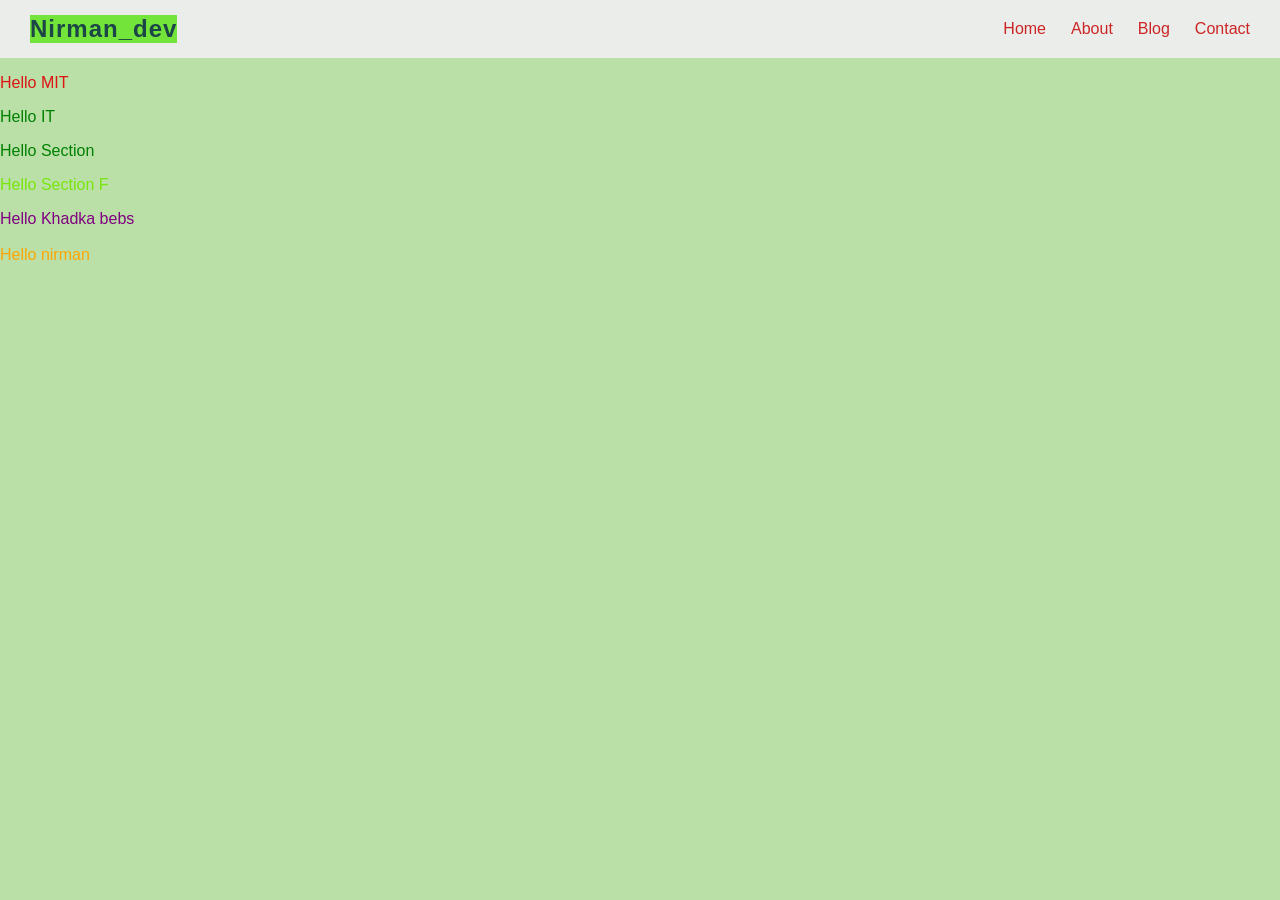
==== commit 9dcfb57b: "update according to requirnments" ====
--- a/index.html
+++ b/index.html
@@ -3,152 +3,64 @@
 <head>
     <meta charset="UTF-8">
     <meta name="viewport" content="width=device-width, initial-scale=1.0">
-    <title>Nirman Subedi - Portfolio</title>
+    <title>Flexbox Navbar Example</title>
+    <link rel="stylesheet" href="style.css">
 </head>
 <body>
 
-<header>
-    <h1>Nirman Subedi</h1>
-    <p>Frontend Developer &mdash; Kathmandu, Bagmati Province, Nepal</p>
-    <nav>
-        <ul>
-            <li><a href="#about">About</a></li>
-            <li><a href="#skills">Skills</a></li>
-            <li><a href="#projects">Projects</a></li>
-            <li><a href="#contact">Contact</a></li>
-        </ul>
-    </nav>
-</header>
+<nav class="navbar">
+    <div class="logo">Nirman_dev</div>
 
-<main>
+    <ul class="nav-links" id="navLinks">
+        <li><a href="#">Home</a></li>
+        <li><a href="#">About</a></li>
+        <li><a href="#">Blog</a></li>
+        <li><a href="#">Contact</a></li>
+    </ul>
 
-    <section id="about">
-        <h2>About Me</h2>
-        <img src="nirman pp.jpg" alt="Portrait of Nirman Subedi" width="200" height="200">
-        <p>
-            I am a Computer Engineering student at the Model Institute of Technology
-            (MIT Nepal) and a frontend developer at Cagtu Nepal. I build production
-            web applications with React and Next.js, ranging from travel discovery
-            platforms and music streaming apps to e-commerce storefronts and
-            operations dashboards. Recent work includes Darsan Nepal, a Nepal
-            tourism discovery platform;,</p><p> Homaale, a task and product marketplace;
-            Mugeet, a music streaming app; and the KoseliFoods, KoseliMart, and
-            MithooSweet e-commerce and mart-management platforms. I enjoy turning
-            messy data and API responses into clean, usable interfaces, and I have
-            a background in networking, databases, and ethical hacking from my
-            coursework.
-        </p>
-    </section>
+    <button class="hamburger" id="hamburger" aria-label="Toggle navigation menu" aria-expanded="false">
+        <span></span>
+        <span></span>
+        <span></span>
+    </button>
+</nav>
 
-    <section id="skills">
-        <h2>Skills</h2>
-        <dl>
-            <dt>JavaScript &amp; TypeScript</dt>
-            <dd>Primary languages for all frontend work, including strict typing of API responses.</dd>
+<div id="MIT">
+    <p>Hello MIT</p>
+</div>
 
-            <dt>React &amp; Next.js (App Router)</dt>
-            <dd>Building server-rendered and client-rendered pages, layouts, and route handlers.</dd>
+<div id="IT">
+    <p>Hello IT</p>
+</div>
 
-            <dt>UI Libraries</dt>
-            <dd>Mantine UI and Tailwind CSS for building and styling component libraries.</dd>
+<div class="SE">
+    <p>Hello Section</p>
+</div>
 
-            <dt>API Integration</dt>
-            <dd>Axios-based API clients, JWT authentication, and normalising paginated REST responses.</dd>
+<div class="SEC">
+    <p>Hello Section F</p>
+</div>
 
-            <dt>Backend Familiarity</dt>
-            <dd>Django REST Framework and SimpleJWT, enough to design and debug against real endpoints.</dd>
+<span id="Khadra">
+        Hello Khadka bebs
+    </span>
 
-            <dt>Tools</dt>
-            <dd>Postman, Apidog, and Git for testing, documenting, and versioning API-driven applications.</dd>
+<br><br>
 
-            <dt>Foundations</dt>
-            <dd>C and C++, databases, networking basics, and cybersecurity fundamentals.</dd>
-        </dl>
-    </section>
+<span id="Pralin">
+        Hello nirman
+    </span>
 
-    <section id="projects">
-        <h2>Projects</h2>
+<script>
+    const hamburger = document.getElementById('hamburger');
+    const navLinks = document.getElementById('navLinks');
 
-        <article>
-            <h3>Darsan Nepal</h3>
-            <p>
-                A Next.js travel discovery platform for Nepal, featuring hotel, place,
-                and tour listings with detail pages, image galleries, interactive maps,
-                and a booking form. Data for hotels and destinations was enriched with
-                verified GPS coordinates and contact information sourced from Google
-                Places.
-            </p>
-            <p>
-                <a href="https://github.com/nirman-subedi/darsan-nepal" target="_blank" rel="noopener">
-                    View Repository on GitHub
-                </a>
-            </p>
-        </article>
-
-        <article>
-            <h3>Koseli Delivery Admin Dashboard</h3>
-            <p>
-                An internal admin dashboard for a food delivery business, built with
-                Next.js, Mantine UI, and Tailwind CSS against a Django REST Framework
-                backend. Includes delivery cluster and order management pages,
-                infinite-scroll multi-select filters, paginated data tables, and
-                downloadable delivery slips.
-            </p>
-            <p>
-                <a href="https://github.com/nirman-subedi/koseli-admin-dashboard" target="_blank" rel="noopener">
-                    View Repository on GitHub
-                </a>
-            </p>
-        </article>
-
-        <article>
-            <h3>Homaale</h3>
-            <p>
-                A task, service, and product-selling platform built with Next.js.
-                Users can offer or request services, open shops, and sell products,
-                with server-side rendering, API integration, and role-based
-                dashboards.
-            </p>
-            <p>
-                <a href="https://github.com/nirman-subedi/homaale" target="_blank" rel="noopener">
-                    View Repository on GitHub
-                </a>
-            </p>
-        </article>
-
-    </section>
-
-    <section id="contact">
-        <h2>Contact Me</h2>
-        <form action="#" method="post">
-            <p>
-                <label for="name">Name:</label>
-                <input type="text" id="name" name="name" required>
-            </p>
-            <p>
-                <label for="email">Email:</label>
-                <input type="email" id="email" name="email" required>
-            </p>
-            <p>
-                <label for="message">Message:</label><br>
-                <textarea id="message" name="message" rows="6" cols="40" required></textarea>
-            </p>
-            <p>
-                <button type="submit">Send Message</button>
-            </p>
-        </form>
-    </section>
-
-</main>
-
-<footer>
-    <p>&copy; 2026 Nirman Subedi. All rights reserved.</p>
-    <ul>
-        <li><a href="mailto:natioosi7569@gmail.com">natioosi7569@gmail.com</a></li>
-        <li><a href="tel:+9779828816113">+977 9828816113</a></li>
-        <li><a href="https://linkedin.com/in/nirman-subedi-1524b0343" target="_blank" rel="noopener">LinkedIn</a></li>
-    </ul>
-</footer>
+    hamburger.addEventListener('click', () => {
+        const isOpen = navLinks.classList.toggle('active');
+        hamburger.classList.toggle('active');
+        hamburger.setAttribute('aria-expanded', isOpen);
+    });
+</script>
 
 </body>
 </html>
--- a/style.css
+++ b/style.css
@@ -0,0 +1,136 @@
+body {
+    background-color: #bae0a7;
+    color: rgb(96, 98, 199);
+    margin: 0;
+    font-family: Arial, sans-serif;
+}
+
+.navbar {
+    display: flex;
+    justify-content: space-between;
+    align-items: center;
+    padding: 15px 30px;
+    background-color: #ebedea;
+    position: relative;
+}
+
+.logo {
+    font-size: 24px;
+    font-weight: bold;
+    letter-spacing: 1px;
+    background-color: #73e53a;
+    color: rgb(27, 69, 70);
+}
+
+.nav-links {
+    display: flex;
+    gap: 25px;
+    list-style: none;
+    margin: 0;
+    padding: 0;
+}
+
+.nav-links a {
+    text-decoration: none;
+    color: rgb(204, 37, 37);
+    font-size: 16px;
+    font-weight: 500;
+}
+
+.nav-links a:hover {
+    color: #d1dbdf;
+}
+
+/* Hamburger icon (hidden on larger screens) */
+.hamburger {
+    display: none;
+    flex-direction: column;
+    justify-content: space-between;
+    width: 28px;
+    height: 20px;
+    background: none;
+    border: none;
+    cursor: pointer;
+    padding: 0;
+}
+
+.hamburger span {
+    display: block;
+    height: 3px;
+    width: 100%;
+    background-color: rgb(27, 69, 70);
+    border-radius: 2px;
+    transition: transform 0.3s ease, opacity 0.3s ease;
+}
+
+/* Turn the icon into an X when the menu is open */
+.hamburger.active span:nth-child(1) {
+    transform: translateY(8.5px) rotate(45deg);
+}
+
+.hamburger.active span:nth-child(2) {
+    opacity: 0;
+}
+
+.hamburger.active span:nth-child(3) {
+    transform: translateY(-8.5px) rotate(-45deg);
+}
+
+/* Your colors */
+#MIT {
+    color: rgb(221, 20, 20);
+}
+
+#IT {
+    color: green;
+}
+
+.SE {
+    color: green;
+}
+
+.SEC {
+    color: rgb(121, 229, 14);
+}
+
+#Khadra {
+    color: purple;
+}
+
+#Pralin {
+    color: orange;
+}
+
+/* Small screens: collapse nav-links into a dropdown, show hamburger */
+@media (max-width: 768px) {
+    .hamburger {
+        display: flex;
+    }
+
+    .nav-links {
+        position: absolute;
+        top: 100%;
+        left: 0;
+        right: 0;
+        flex-direction: column;
+        gap: 0;
+        background-color: #ebedea;
+        max-height: 0;
+        overflow: hidden;
+        transition: max-height 0.3s ease;
+    }
+
+    .nav-links.active {
+        max-height: 300px;
+    }
+
+    .nav-links li {
+        width: 100%;
+        text-align: center;
+    }
+
+    .nav-links a {
+        display: block;
+        padding: 12px 0;
+    }
+}
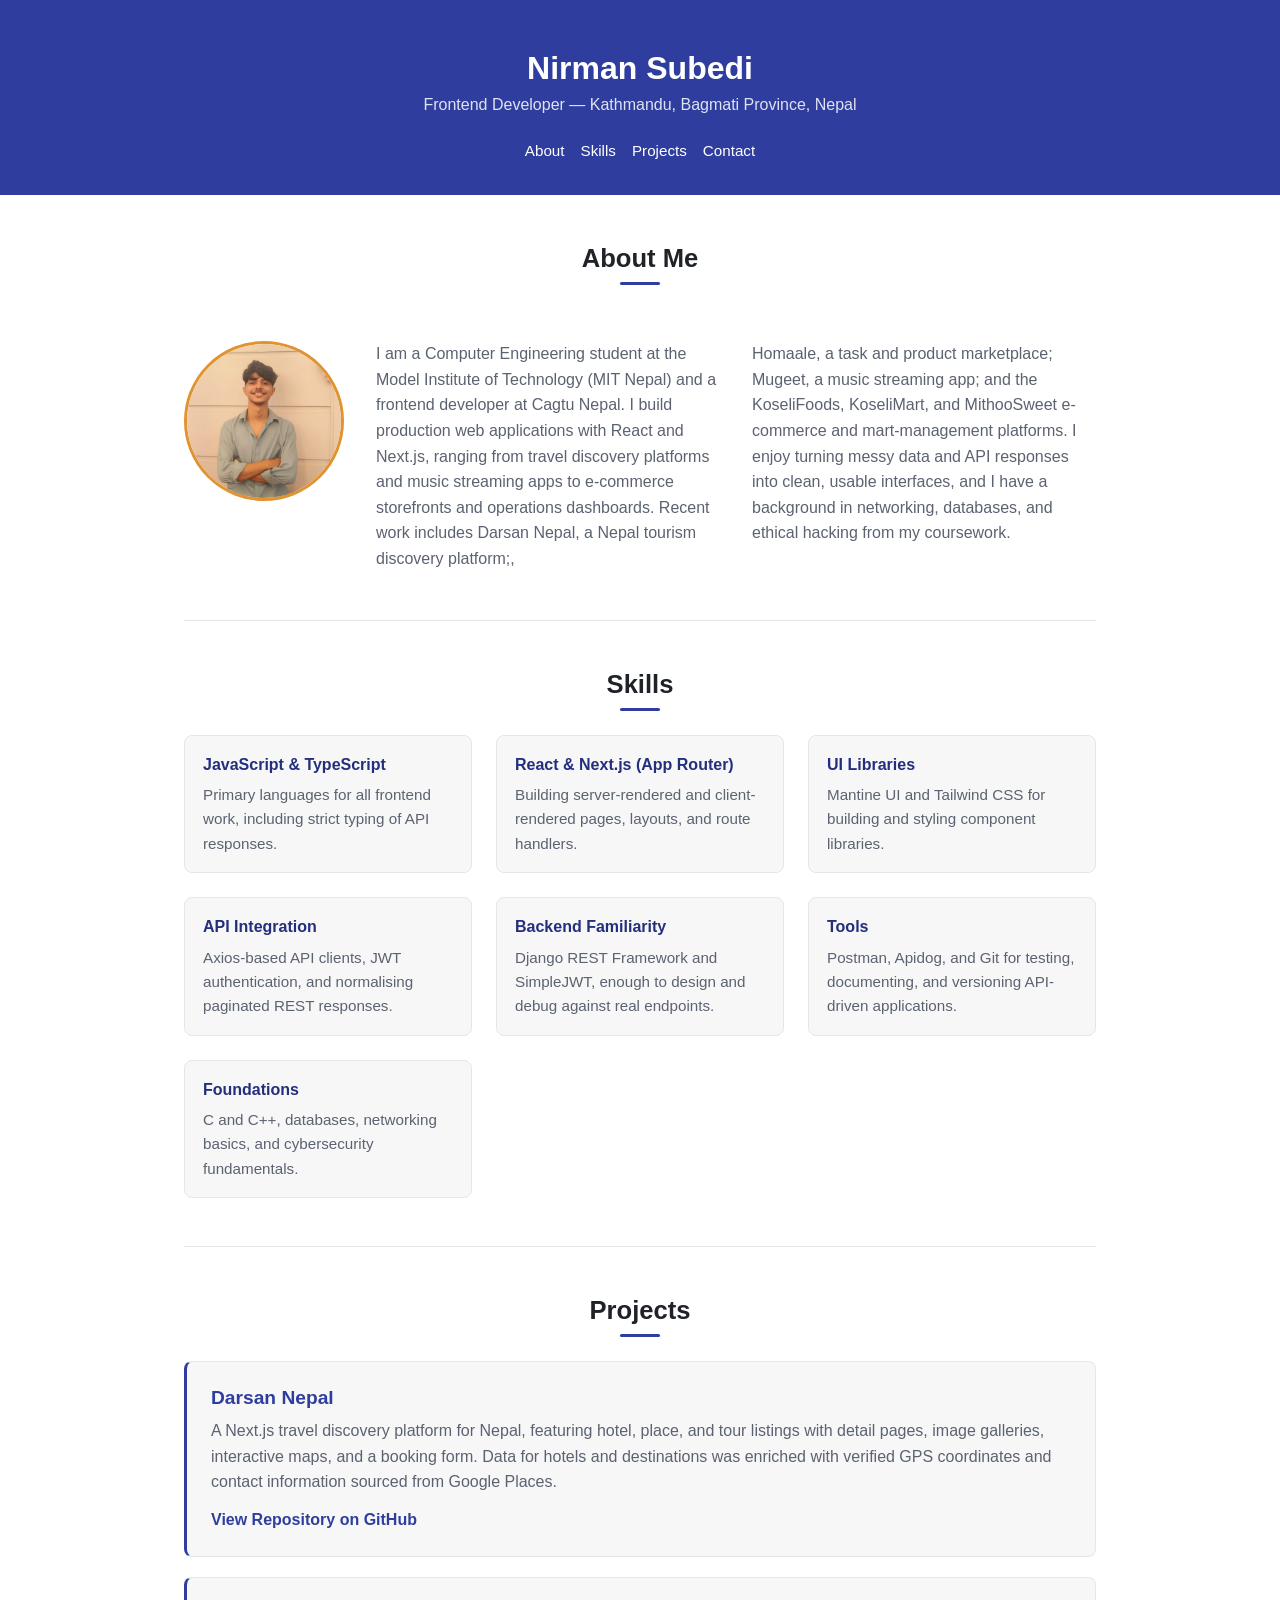
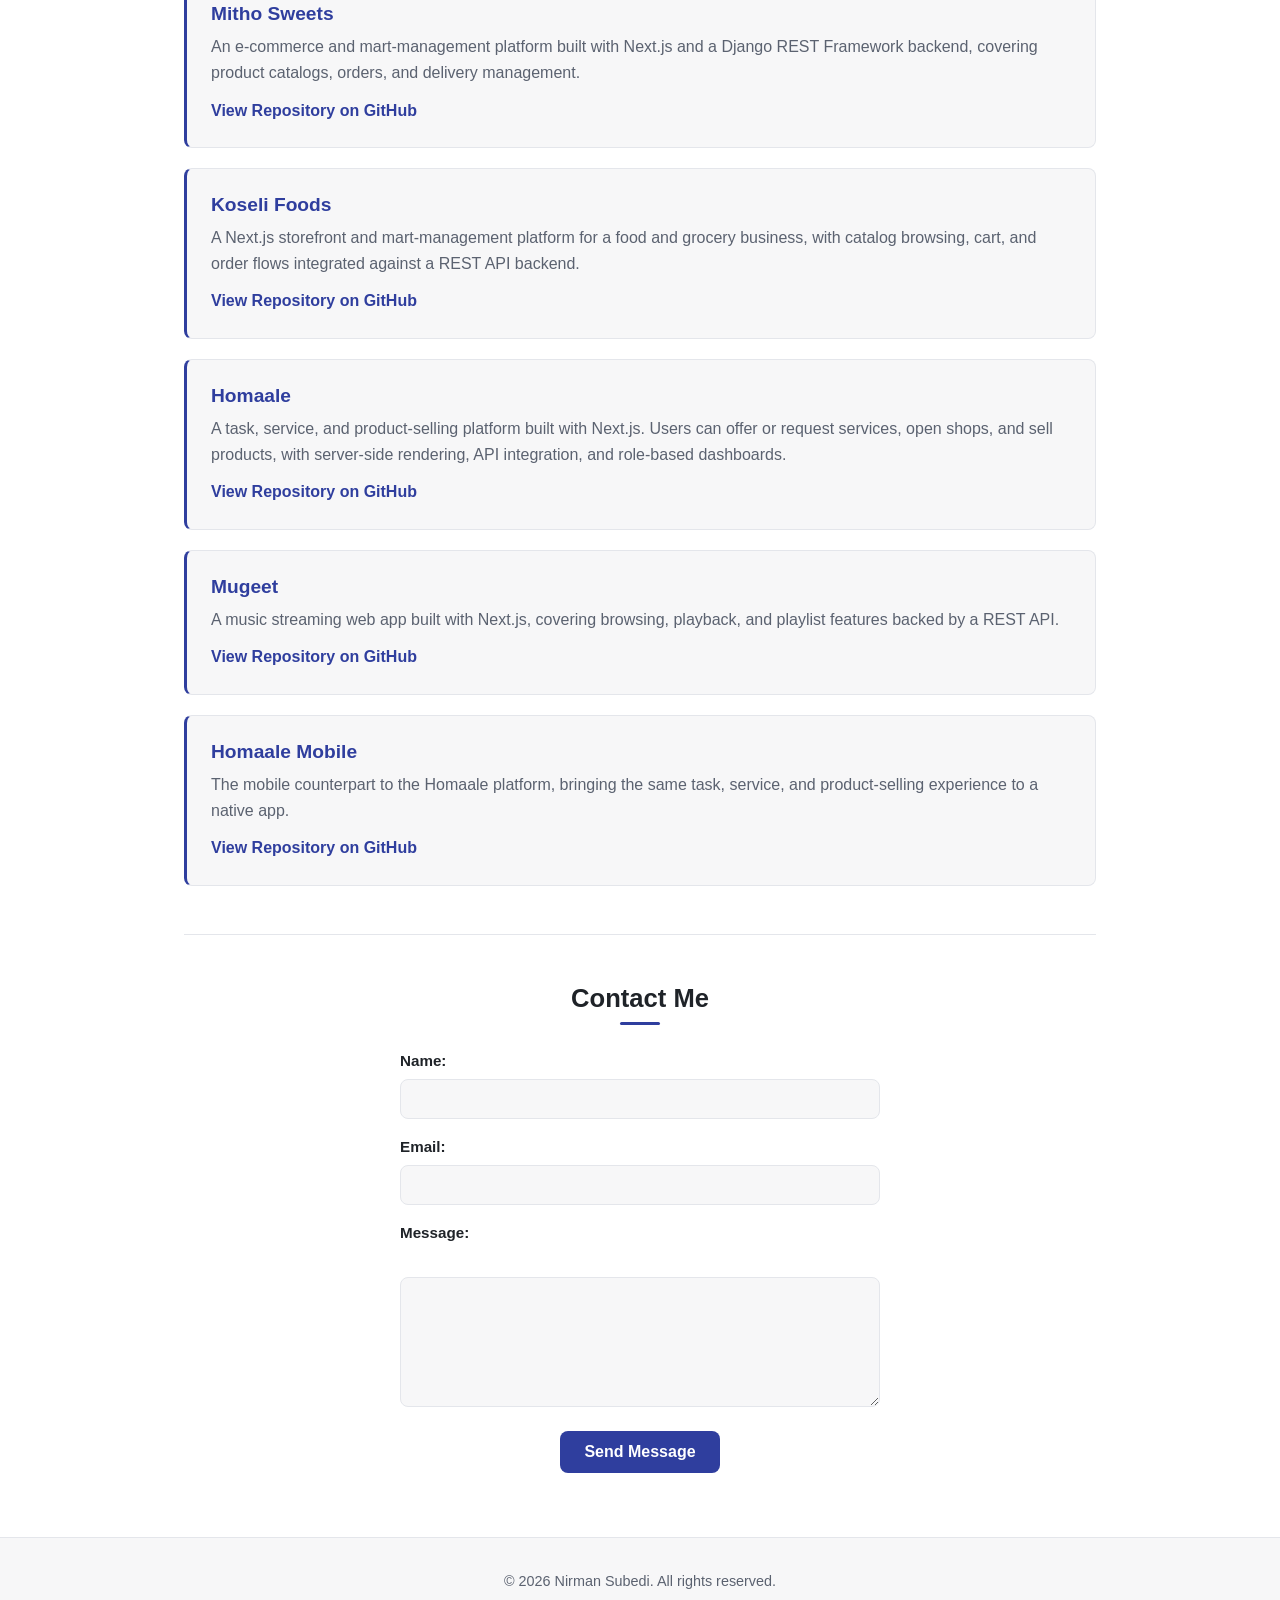
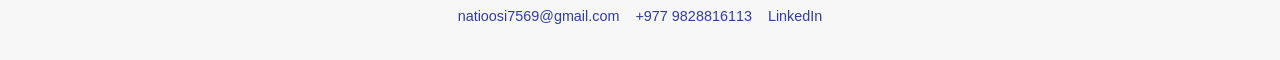
==== commit ae4d9821: "responsive update" ====
--- a/index.html
+++ b/index.html
@@ -3,64 +3,205 @@
 <head>
     <meta charset="UTF-8">
     <meta name="viewport" content="width=device-width, initial-scale=1.0">
-    <title>Flexbox Navbar Example</title>
+    <title>Nirman Subedi - Portfolio</title>
     <link rel="stylesheet" href="style.css">
 </head>
 <body>
 
-<nav class="navbar">
-    <div class="logo">Nirman_dev</div>
-
-    <ul class="nav-links" id="navLinks">
-        <li><a href="#">Home</a></li>
-        <li><a href="#">About</a></li>
-        <li><a href="#">Blog</a></li>
-        <li><a href="#">Contact</a></li>
+<header>
+    <h1>Nirman Subedi</h1>
+    <p>Frontend Developer &mdash; Kathmandu, Bagmati Province, Nepal</p>
+    <nav>
+        <ul>
+            <li><a href="#about">About</a></li>
+            <li><a href="#skills">Skills</a></li>
+            <li><a href="#projects">Projects</a></li>
+            <li><a href="#contact">Contact</a></li>
+        </ul>
+    </nav>
+</header>
+
+<main>
+
+    <section id="about">
+        <h2>About Me</h2>
+        <img src="nirman-pp.jpg" alt="Portrait of Nirman Subedi" width="200" height="200">
+        <p>
+            I am a Computer Engineering student at the Model Institute of Technology
+            (MIT Nepal) and a frontend developer at Cagtu Nepal. I build production
+            web applications with React and Next.js, ranging from travel discovery
+            platforms and music streaming apps to e-commerce storefronts and
+            operations dashboards. Recent work includes Darsan Nepal, a Nepal
+            tourism discovery platform;,</p><p> Homaale, a task and product marketplace;
+            Mugeet, a music streaming app; and the KoseliFoods, KoseliMart, and
+            MithooSweet e-commerce and mart-management platforms. I enjoy turning
+            messy data and API responses into clean, usable interfaces, and I have
+            a background in networking, databases, and ethical hacking from my
+            coursework.
+        </p>
+    </section>
+
+    <section id="skills">
+        <h2>Skills</h2>
+        <dl>
+            <div class="skill-item">
+                <dt>JavaScript &amp; TypeScript</dt>
+                <dd>Primary languages for all frontend work, including strict typing of API responses.</dd>
+            </div>
+
+            <div class="skill-item">
+                <dt>React &amp; Next.js (App Router)</dt>
+                <dd>Building server-rendered and client-rendered pages, layouts, and route handlers.</dd>
+            </div>
+
+            <div class="skill-item">
+                <dt>UI Libraries</dt>
+                <dd>Mantine UI and Tailwind CSS for building and styling component libraries.</dd>
+            </div>
+
+            <div class="skill-item">
+                <dt>API Integration</dt>
+                <dd>Axios-based API clients, JWT authentication, and normalising paginated REST responses.</dd>
+            </div>
+
+            <div class="skill-item">
+                <dt>Backend Familiarity</dt>
+                <dd>Django REST Framework and SimpleJWT, enough to design and debug against real endpoints.</dd>
+            </div>
+
+            <div class="skill-item">
+                <dt>Tools</dt>
+                <dd>Postman, Apidog, and Git for testing, documenting, and versioning API-driven applications.</dd>
+            </div>
+
+            <div class="skill-item">
+                <dt>Foundations</dt>
+                <dd>C and C++, databases, networking basics, and cybersecurity fundamentals.</dd>
+            </div>
+        </dl>
+    </section>
+
+    <section id="projects">
+        <h2>Projects</h2>
+
+        <article>
+            <h3>Darsan Nepal</h3>
+            <p>
+                A Next.js travel discovery platform for Nepal, featuring hotel, place,
+                and tour listings with detail pages, image galleries, interactive maps,
+                and a booking form. Data for hotels and destinations was enriched with
+                verified GPS coordinates and contact information sourced from Google
+                Places.
+            </p>
+            <p>
+                <a href="https://github.com/nirman-subedi/darsan-nepal" target="_blank" rel="noopener">
+                    View Repository on GitHub
+                </a>
+            </p>
+        </article>
+
+        <article>
+            <h3>Mitho Sweets</h3>
+            <p>
+                An e-commerce and mart-management platform built with Next.js and a
+                Django REST Framework backend, covering product catalogs, orders, and
+                delivery management.
+            </p>
+            <p>
+                <a href="https://github.com/krijancagtu/mitho-sweets" target="_blank" rel="noopener">
+                    View Repository on GitHub
+                </a>
+            </p>
+        </article>
+
+        <article>
+            <h3>Koseli Foods</h3>
+            <p>
+                A Next.js storefront and mart-management platform for a food and
+                grocery business, with catalog browsing, cart, and order flows
+                integrated against a REST API backend.
+            </p>
+            <p>
+                <a href="https://github.com/cagtu-nepal/koseli-foods" target="_blank" rel="noopener">
+                    View Repository on GitHub
+                </a>
+            </p>
+        </article>
+
+        <article>
+            <h3>Homaale</h3>
+            <p>
+                A task, service, and product-selling platform built with Next.js.
+                Users can offer or request services, open shops, and sell products,
+                with server-side rendering, API integration, and role-based
+                dashboards.
+            </p>
+            <p>
+                <a href="https://github.com/cagtu-nepal/homaale-web-v2" target="_blank" rel="noopener">
+                    View Repository on GitHub
+                </a>
+            </p>
+        </article>
+
+        <article>
+            <h3>Mugeet</h3>
+            <p>
+                A music streaming web app built with Next.js, covering browsing,
+                playback, and playlist features backed by a REST API.
+            </p>
+            <p>
+                <a href="https://github.com/cagtu-nepal/mugeet-web" target="_blank" rel="noopener">
+                    View Repository on GitHub
+                </a>
+            </p>
+        </article>
+
+        <article>
+            <h3>Homaale Mobile</h3>
+            <p>
+                The mobile counterpart to the Homaale platform, bringing the same
+                task, service, and product-selling experience to a native app.
+            </p>
+            <p>
+                <a href="https://github.com/cagtu-nepal/homaale-mobile" target="_blank" rel="noopener">
+                    View Repository on GitHub
+                </a>
+            </p>
+        </article>
+
+    </section>
+
+    <section id="contact">
+        <h2>Contact Me</h2>
+        <form action="#" method="post">
+            <p>
+                <label for="name">Name:</label>
+                <input type="text" id="name" name="name" required>
+            </p>
+            <p>
+                <label for="email">Email:</label>
+                <input type="email" id="email" name="email" required>
+            </p>
+            <p>
+                <label for="message">Message:</label><br>
+                <textarea id="message" name="message" rows="6" cols="40" required></textarea>
+            </p>
+            <p>
+                <button type="submit">Send Message</button>
+            </p>
+        </form>
+    </section>
+
+</main>
+
+<footer>
+    <p>&copy; 2026 Nirman Subedi. All rights reserved.</p>
+    <ul>
+        <li><a href="mailto:natioosi7569@gmail.com">natioosi7569@gmail.com</a></li>
+        <li><a href="tel:+9779828816113">+977 9828816113</a></li>
+        <li><a href="https://linkedin.com/in/nirman-subedi-1524b0343" target="_blank" rel="noopener">LinkedIn</a></li>
     </ul>
-
-    <button class="hamburger" id="hamburger" aria-label="Toggle navigation menu" aria-expanded="false">
-        <span></span>
-        <span></span>
-        <span></span>
-    </button>
-</nav>
-
-<div id="MIT">
-    <p>Hello MIT</p>
-</div>
-
-<div id="IT">
-    <p>Hello IT</p>
-</div>
-
-<div class="SE">
-    <p>Hello Section</p>
-</div>
-
-<div class="SEC">
-    <p>Hello Section F</p>
-</div>
-
-<span id="Khadra">
-        Hello Khadka bebs
-    </span>
-
-<br><br>
-
-<span id="Pralin">
-        Hello nirman
-    </span>
-
-<script>
-    const hamburger = document.getElementById('hamburger');
-    const navLinks = document.getElementById('navLinks');
-
-    hamburger.addEventListener('click', () => {
-        const isOpen = navLinks.classList.toggle('active');
-        hamburger.classList.toggle('active');
-        hamburger.setAttribute('aria-expanded', isOpen);
-    });
-</script>
+</footer>
 
 </body>
 </html>
--- a/style.css
+++ b/style.css
@@ -1,136 +1,384 @@
+/* ==========================================================================
+   Nirman Subedi — Portfolio Stylesheet
+   Simple, professional, responsive.
+   ========================================================================== */
+
+:root {
+    --color-bg: #ffffff;
+    --color-bg-alt: #f7f7f8;
+    --color-text: #1f2328;
+    --color-text-muted: #5b6270;
+    --color-border: #e4e6eb;
+    --color-primary: #2f3e9e;      /* indigo */
+    --color-primary-dark: #232f7c;
+    --color-accent: #e0942f;       /* marigold */
+
+    --font-body: -apple-system, BlinkMacSystemFont, "Segoe UI", Roboto, Helvetica, Arial, sans-serif;
+
+    --max-width: 960px;
+    --radius: 8px;
+}
+
+/* ---- Reset & base ---- */
+* {
+    box-sizing: border-box;
+}
+
 body {
-    background-color: #bae0a7;
-    color: rgb(96, 98, 199);
-    margin: 0;
-    font-family: Arial, sans-serif;
-}
-
-.navbar {
+    margin: 0;
+    font-family: var(--font-body);
+    color: var(--color-text);
+    background: var(--color-bg);
+    line-height: 1.6;
+    font-size: 16px;
+}
+
+img {
+    max-width: 100%;
+    height: auto;
+    display: block;
+}
+
+a {
+    color: var(--color-primary);
+    text-decoration: none;
+}
+
+a:hover,
+a:focus {
+    color: var(--color-primary-dark);
+    text-decoration: underline;
+}
+
+a:focus-visible,
+button:focus-visible,
+input:focus-visible,
+textarea:focus-visible {
+    outline: 2px solid var(--color-accent);
+    outline-offset: 2px;
+}
+
+/* ---- Layout ---- */
+main,
+header,
+footer {
+    max-width: var(--max-width);
+    margin: 0 auto;
+    padding: 0 24px;
+}
+
+section {
+    padding: 48px 0;
+    border-bottom: 1px solid var(--color-border);
+}
+
+section:last-of-type {
+    border-bottom: none;
+}
+
+h1,
+h2,
+h3 {
+    line-height: 1.25;
+    font-weight: 700;
+    color: var(--color-text);
+}
+
+h2 {
+    font-size: 1.6rem;
+    margin: 0 0 24px;
+    padding-bottom: 10px;
+    text-align: center;
+    position: relative;
+}
+
+h2::after {
+    content: "";
+    position: absolute;
+    left: 50%;
+    bottom: 0;
+    transform: translateX(-50%);
+    width: 40px;
+    height: 3px;
+    background: var(--color-primary);
+    border-radius: 2px;
+}
+
+/* ---- Header ---- */
+header {
+    max-width: 100%;
+    background: var(--color-primary);
+    color: #fff;
+    padding: 48px 24px 32px;
+    text-align: center;
+}
+
+header h1 {
+    margin: 0 0 4px;
+    color: #fff;
+    font-size: 2rem;
+}
+
+header p {
+    margin: 0 0 20px;
+    color: rgba(255, 255, 255, 0.85);
+    font-size: 1rem;
+}
+
+nav ul {
+    list-style: none;
     display: flex;
-    justify-content: space-between;
+    justify-content: center;
+    flex-wrap: wrap;
+    gap: 8px;
+    margin: 0;
+    padding: 0;
+}
+
+nav a {
+    position: relative;
+    color: #fff;
+    padding: 8px 4px;
+    font-size: 0.95rem;
+}
+
+nav a::after {
+    content: "";
+    position: absolute;
+    left: 4px;
+    right: 4px;
+    bottom: 4px;
+    height: 2px;
+    background: #fff;
+    transform: scaleX(0);
+    transform-origin: center;
+    transition: transform 0.15s ease;
+}
+
+nav a:hover,
+nav a:focus {
+    text-decoration: none;
+}
+
+nav a:hover::after,
+nav a:focus::after {
+    transform: scaleX(1);
+}
+
+/* ---- About ---- */
+#about {
+    display: flex;
+    gap: 32px;
+    align-items: flex-start;
+    flex-wrap: wrap;
+}
+
+#about h2 {
+    width: 100%;
+}
+
+#about img {
+    border-radius: 50%;
+    width: 160px;
+    height: 160px;
+    object-fit: cover;
+    border: 3px solid var(--color-accent);
+    flex-shrink: 0;
+}
+
+#about p {
+    flex: 1;
+    min-width: 240px;
+    color: var(--color-text-muted);
+    margin: 0;
+}
+
+/* ---- Skills ---- */
+#skills dl {
+    display: grid;
+    grid-template-columns: repeat(auto-fit, minmax(260px, 1fr));
+    gap: 24px;
+    margin: 0;
+}
+
+.skill-item {
+    padding: 16px 18px;
+    background: var(--color-bg-alt);
+    border: 1px solid var(--color-border);
+    border-radius: var(--radius);
+}
+
+#skills dt {
+    font-weight: 700;
+    color: var(--color-primary-dark);
+    margin-bottom: 6px;
+}
+
+#skills dd {
+    margin: 0;
+    color: var(--color-text-muted);
+    font-size: 0.95rem;
+}
+
+/* ---- Projects ---- */
+#projects article {
+    background: var(--color-bg-alt);
+    border: 1px solid var(--color-border);
+    border-left: 3px solid var(--color-primary);
+    border-radius: var(--radius);
+    padding: 24px;
+    margin-bottom: 20px;
+    transition: box-shadow 0.15s ease, transform 0.15s ease;
+}
+
+#projects article:hover {
+    box-shadow: 0 4px 14px rgba(47, 62, 158, 0.1);
+    transform: translateY(-2px);
+}
+
+#projects article:last-child {
+    margin-bottom: 0;
+}
+
+#projects h3 {
+    margin: 0 0 8px;
+    font-size: 1.2rem;
+    color: var(--color-primary);
+}
+
+#projects p {
+    color: var(--color-text-muted);
+    margin: 0 0 12px;
+}
+
+#projects article p:last-child {
+    margin-bottom: 0;
+}
+
+#projects a {
+    font-weight: 600;
+}
+
+/* ---- Contact form ---- */
+#contact {
+    display: flex;
+    flex-direction: column;
     align-items: center;
-    padding: 15px 30px;
-    background-color: #ebedea;
-    position: relative;
-}
-
-.logo {
-    font-size: 24px;
-    font-weight: bold;
-    letter-spacing: 1px;
-    background-color: #73e53a;
-    color: rgb(27, 69, 70);
-}
-
-.nav-links {
+    text-align: center;
+}
+
+#contact form {
+    width: 100%;
+    max-width: 480px;
+}
+
+#contact p {
+    margin: 0 0 16px;
+    text-align: left;
+}
+
+#contact label {
+    display: block;
+    font-weight: 600;
+    margin-bottom: 6px;
+    font-size: 0.95rem;
+}
+
+#contact input,
+#contact textarea {
+    width: 100%;
+    padding: 10px 12px;
+    border: 1px solid var(--color-border);
+    border-radius: var(--radius);
+    font-family: inherit;
+    font-size: 1rem;
+    background: var(--color-bg-alt);
+}
+
+#contact input:focus,
+#contact textarea:focus {
+    border-color: var(--color-primary);
+    background: #fff;
+}
+
+#contact form p:last-child {
+    text-align: center;
+}
+
+#contact button {
+    background: var(--color-primary);
+    color: #fff;
+    border: none;
+    padding: 12px 24px;
+    border-radius: var(--radius);
+    font-size: 1rem;
+    font-weight: 600;
+    cursor: pointer;
+    transition: background 0.15s ease;
+}
+
+#contact button:hover {
+    background: var(--color-primary-dark);
+}
+
+/* ---- Footer ---- */
+footer {
+    max-width: 100%;
+    background: var(--color-bg-alt);
+    border-top: 1px solid var(--color-border);
+    padding: 32px 24px;
+    text-align: center;
+    color: var(--color-text-muted);
+    font-size: 0.9rem;
+}
+
+footer p {
+    margin: 0 0 12px;
+}
+
+footer ul {
+    list-style: none;
     display: flex;
-    gap: 25px;
-    list-style: none;
+    justify-content: center;
+    flex-wrap: wrap;
+    gap: 16px;
     margin: 0;
     padding: 0;
 }
 
-.nav-links a {
-    text-decoration: none;
-    color: rgb(204, 37, 37);
-    font-size: 16px;
-    font-weight: 500;
-}
-
-.nav-links a:hover {
-    color: #d1dbdf;
-}
-
-/* Hamburger icon (hidden on larger screens) */
-.hamburger {
-    display: none;
-    flex-direction: column;
-    justify-content: space-between;
-    width: 28px;
-    height: 20px;
-    background: none;
-    border: none;
-    cursor: pointer;
-    padding: 0;
-}
-
-.hamburger span {
-    display: block;
-    height: 3px;
-    width: 100%;
-    background-color: rgb(27, 69, 70);
-    border-radius: 2px;
-    transition: transform 0.3s ease, opacity 0.3s ease;
-}
-
-/* Turn the icon into an X when the menu is open */
-.hamburger.active span:nth-child(1) {
-    transform: translateY(8.5px) rotate(45deg);
-}
-
-.hamburger.active span:nth-child(2) {
-    opacity: 0;
-}
-
-.hamburger.active span:nth-child(3) {
-    transform: translateY(-8.5px) rotate(-45deg);
-}
-
-/* Your colors */
-#MIT {
-    color: rgb(221, 20, 20);
-}
-
-#IT {
-    color: green;
-}
-
-.SE {
-    color: green;
-}
-
-.SEC {
-    color: rgb(121, 229, 14);
-}
-
-#Khadra {
-    color: purple;
-}
-
-#Pralin {
-    color: orange;
-}
-
-/* Small screens: collapse nav-links into a dropdown, show hamburger */
-@media (max-width: 768px) {
-    .hamburger {
-        display: flex;
-    }
-
-    .nav-links {
-        position: absolute;
-        top: 100%;
-        left: 0;
-        right: 0;
+/* ---- Responsive ---- */
+@media (max-width: 600px) {
+    header {
+        padding: 36px 20px 24px;
+    }
+
+    header h1 {
+        font-size: 1.6rem;
+    }
+
+    section {
+        padding: 36px 0;
+    }
+
+    #about {
         flex-direction: column;
-        gap: 0;
-        background-color: #ebedea;
-        max-height: 0;
-        overflow: hidden;
-        transition: max-height 0.3s ease;
-    }
-
-    .nav-links.active {
-        max-height: 300px;
-    }
-
-    .nav-links li {
-        width: 100%;
+        align-items: center;
         text-align: center;
     }
 
-    .nav-links a {
-        display: block;
-        padding: 12px 0;
+    #about img {
+        width: 120px;
+        height: 120px;
+    }
+
+    #skills dl {
+        grid-template-columns: 1fr;
+    }
+}
+
+/* ---- Reduced motion ---- */
+@media (prefers-reduced-motion: reduce) {
+    * {
+        transition: none !important;
     }
 }
